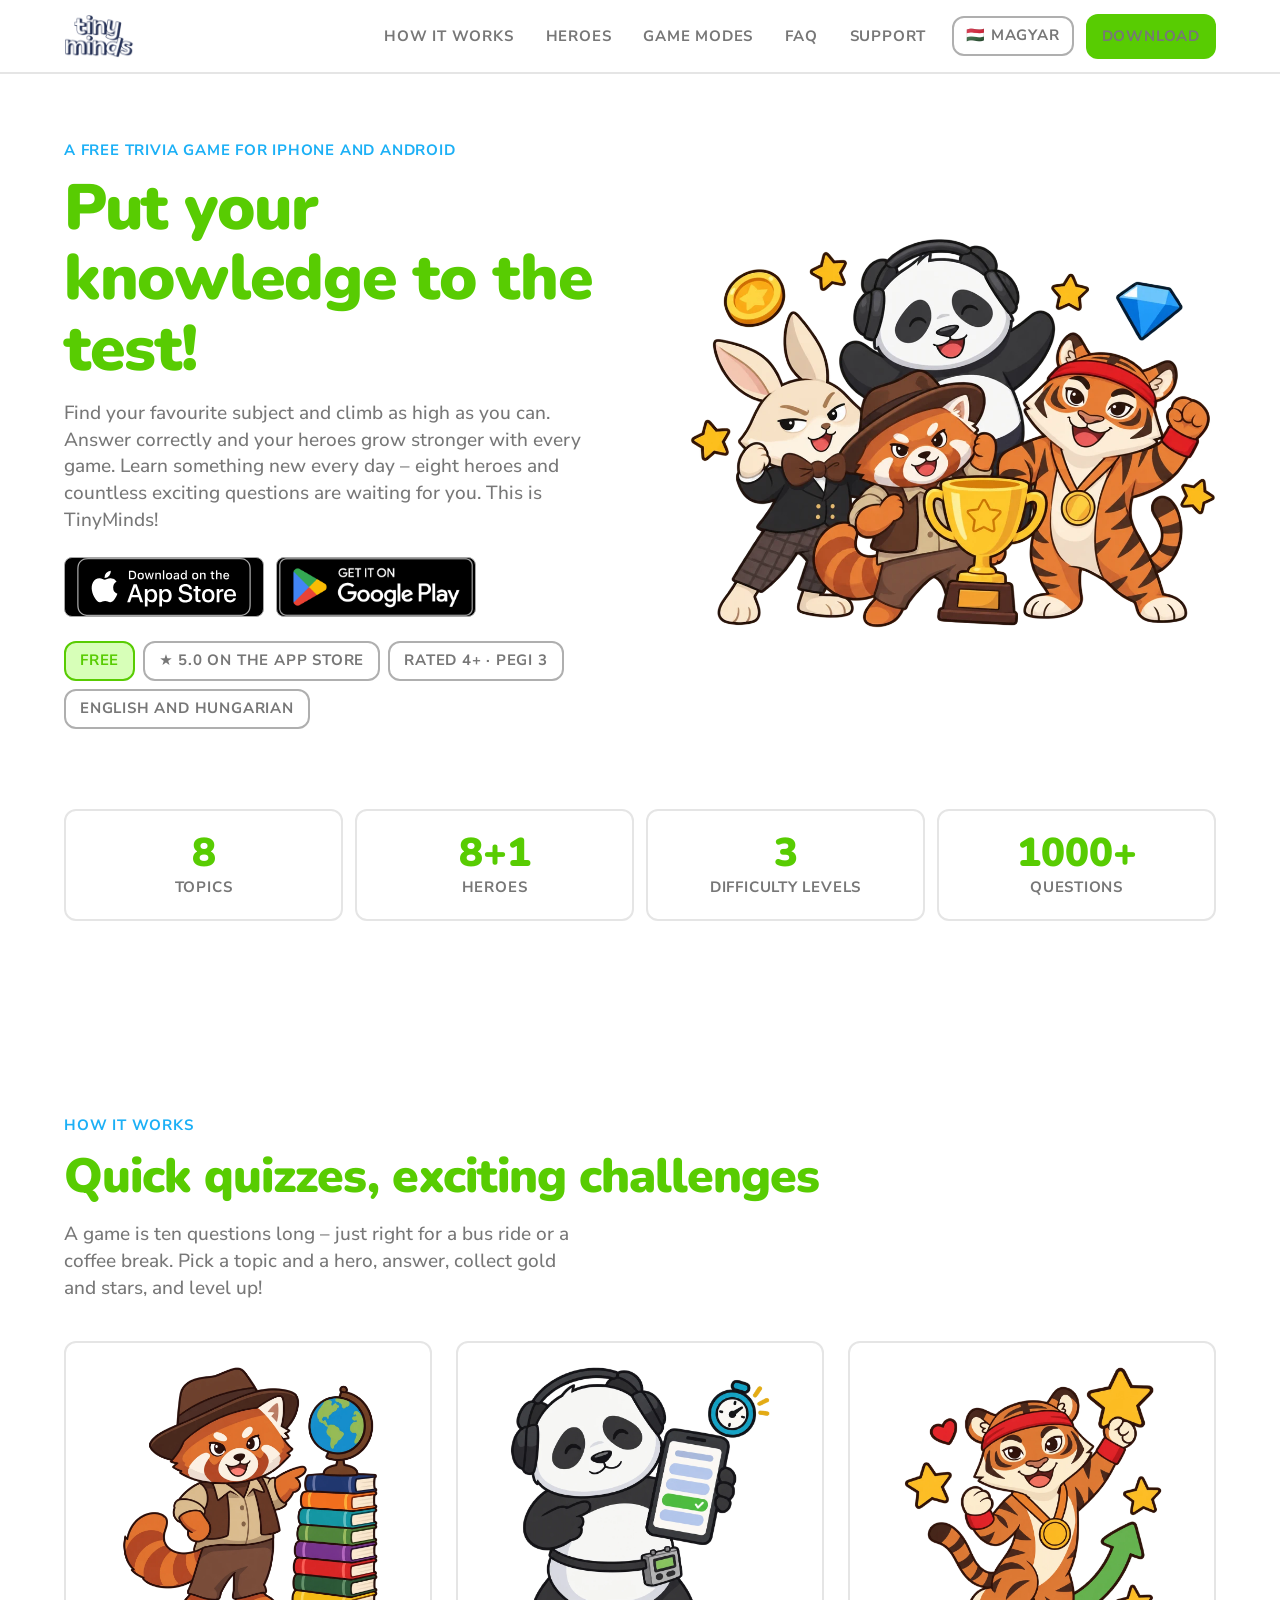
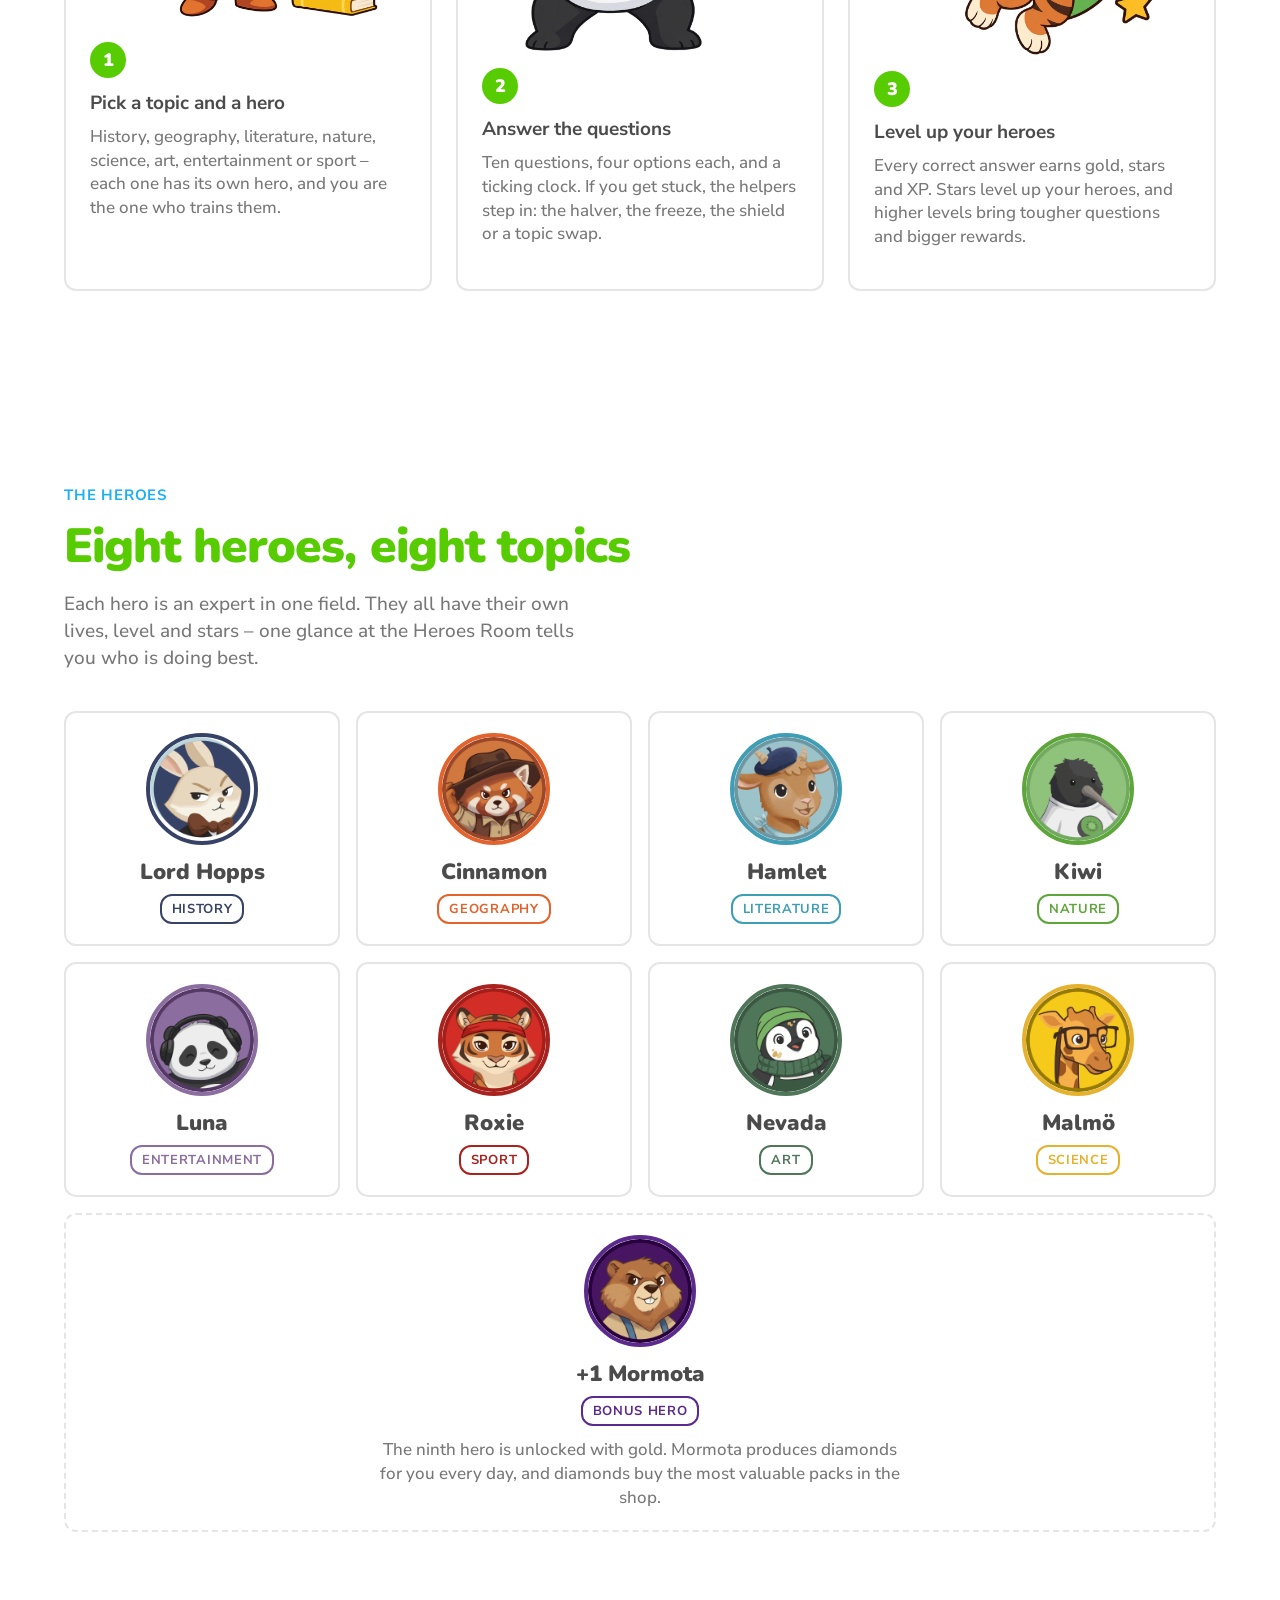
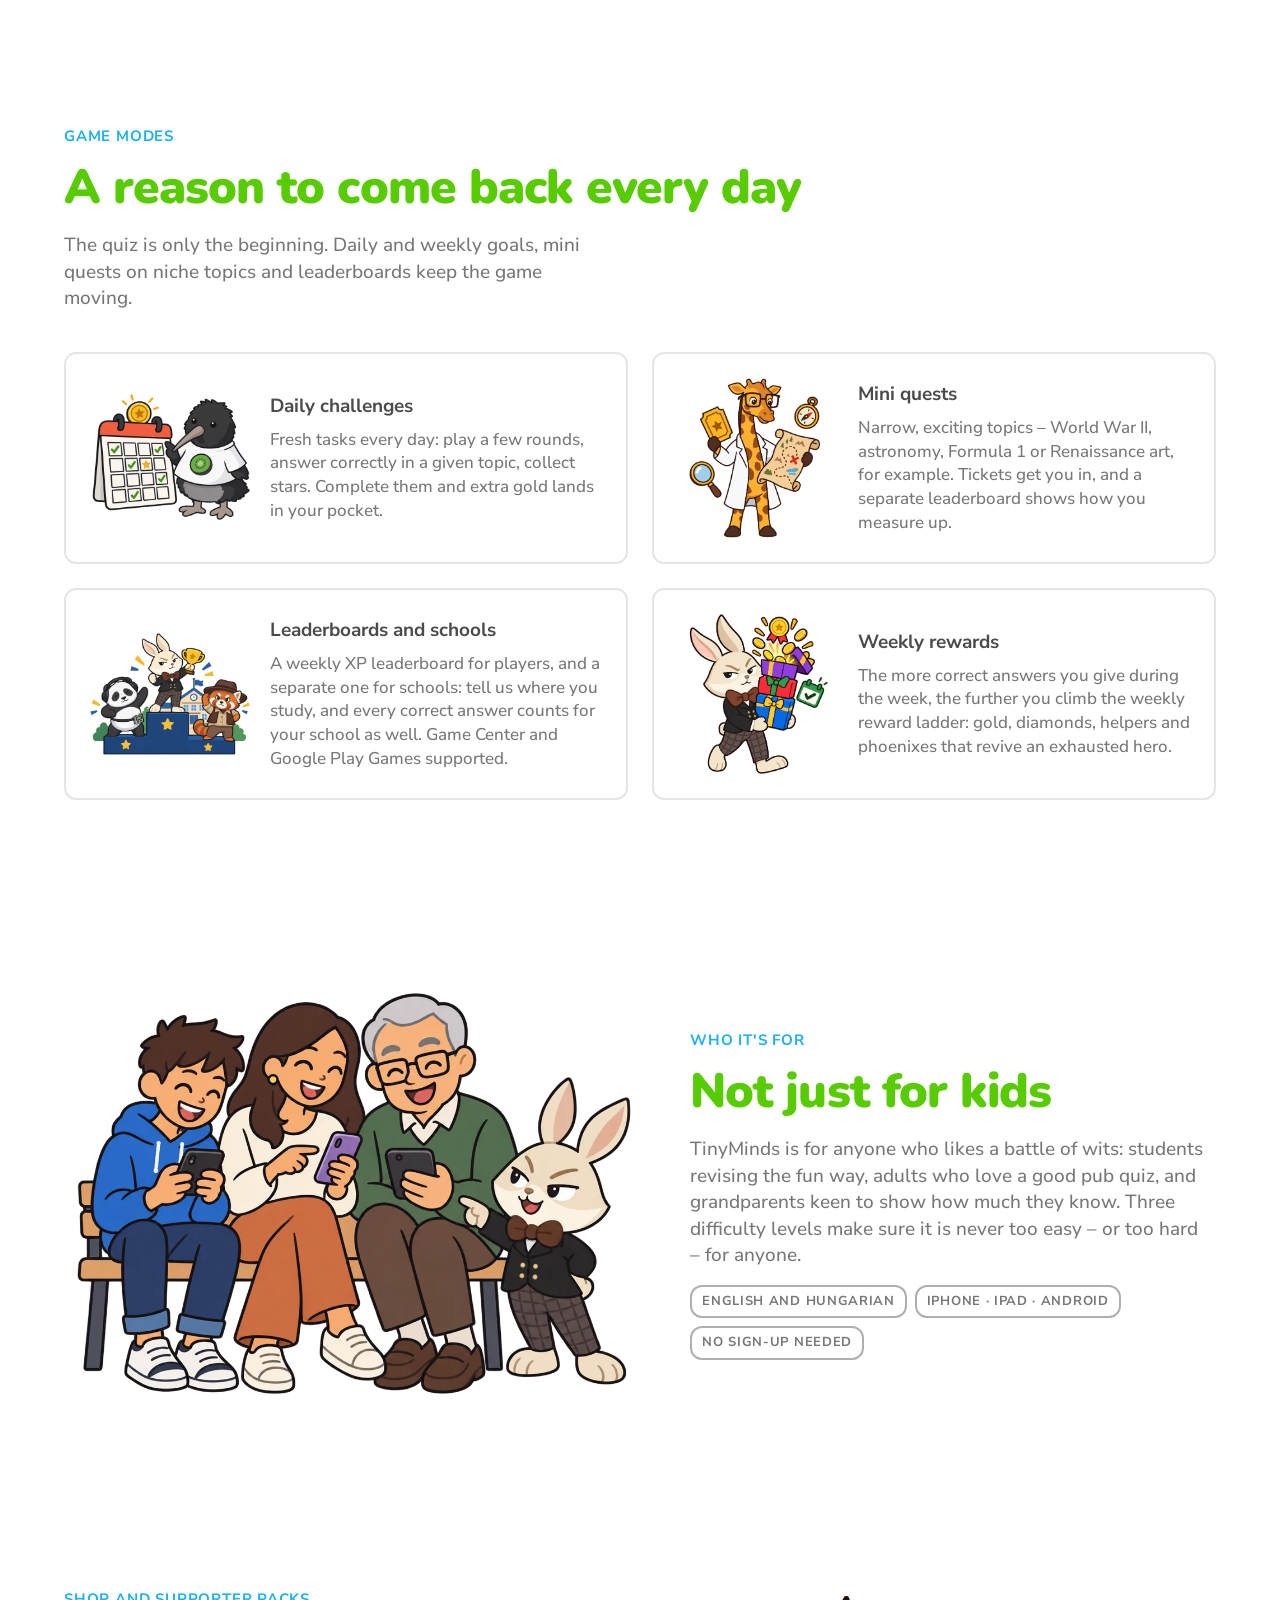
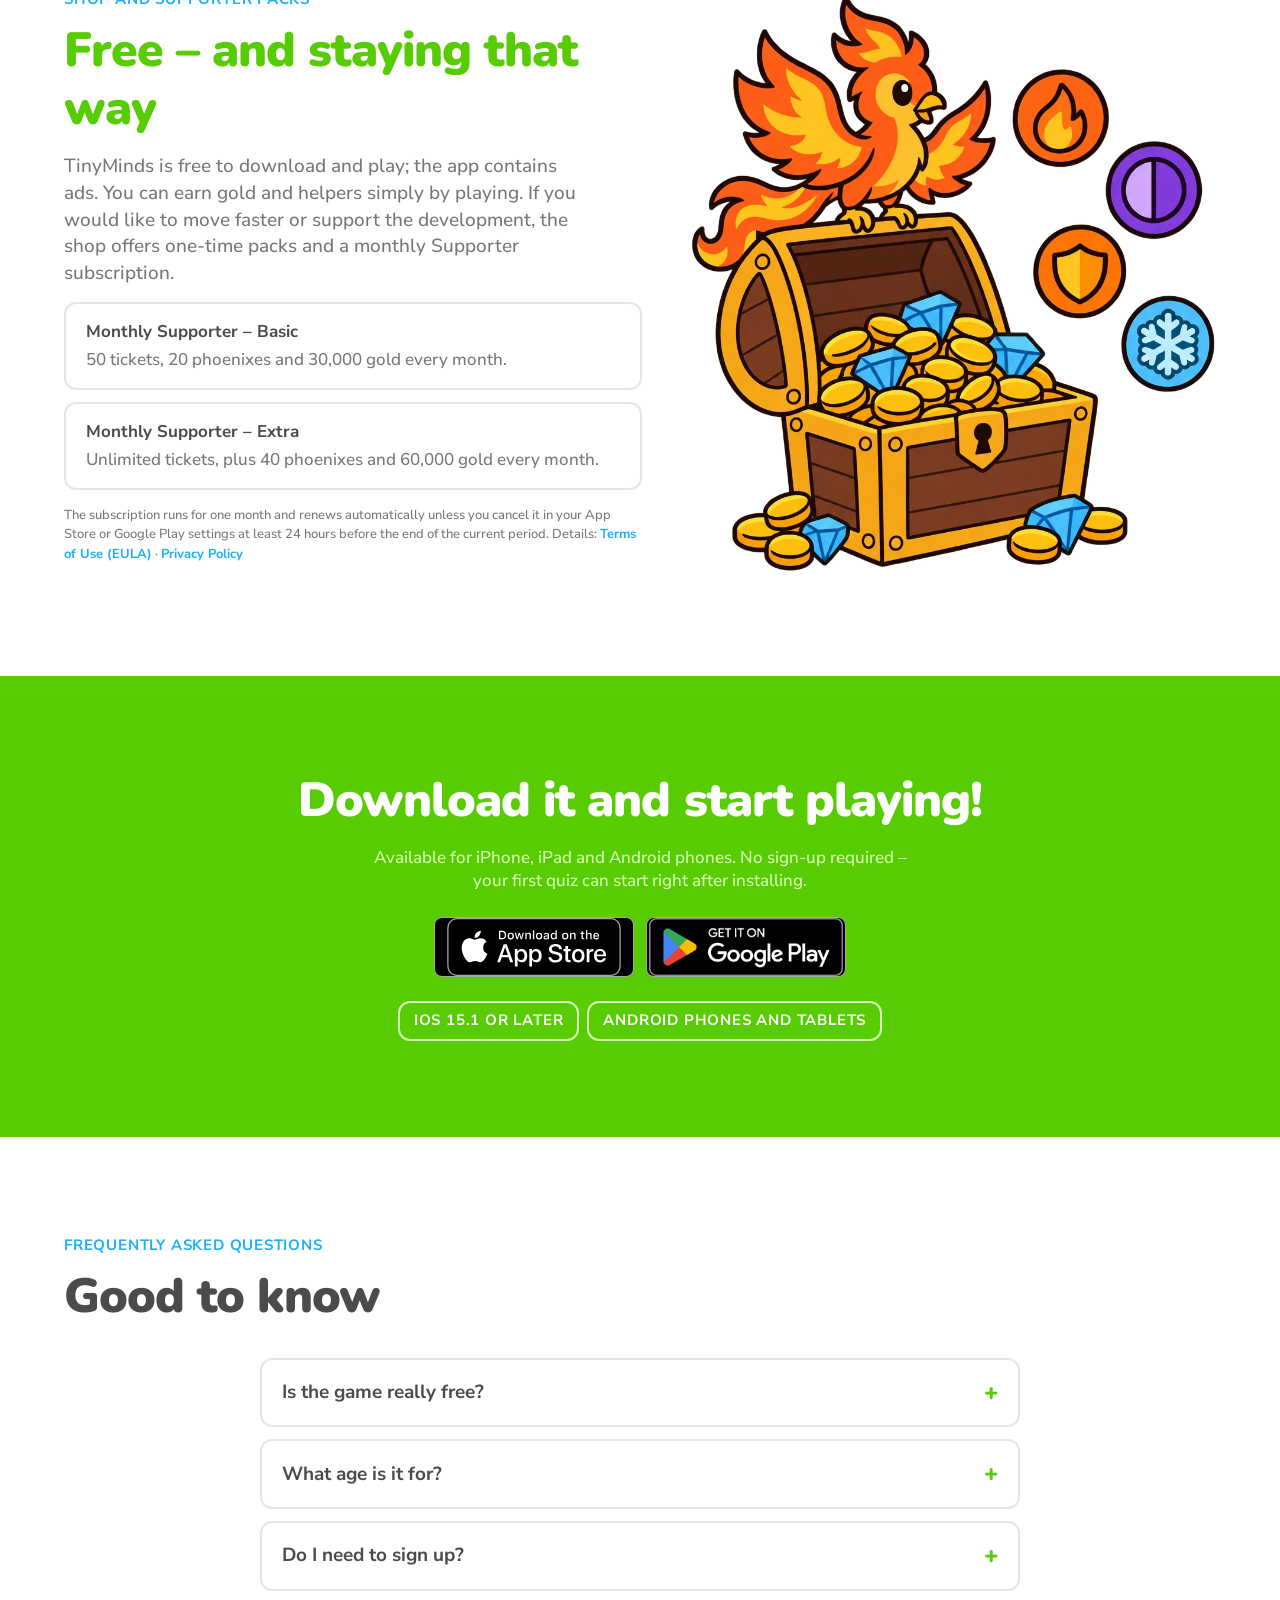
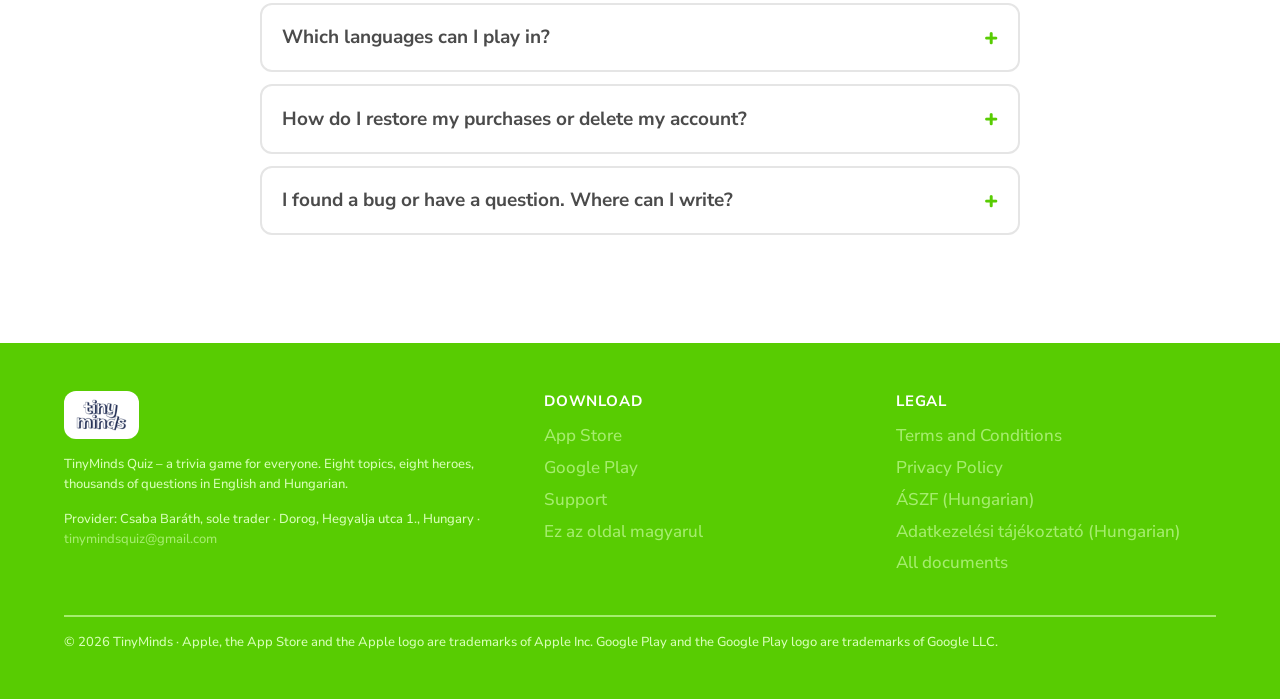
==== en/index.html @ ef49e2ab "Split the landing into separate Hungarian and English pages One page per language instead of an Engl" ====
<!DOCTYPE html>
<html lang="en">
  <head>
    <meta charset="utf-8" />
    <meta name="viewport" content="width=device-width, initial-scale=1" />
    <title>TinyMinds Quiz — Put your knowledge to the test! A trivia game with 8 topics and 8 heroes</title>
    <meta
      name="description"
      content="TinyMinds Quiz: a free trivia game for everyone. 8 topics, 8 heroes, thousands of questions, daily challenges, mini quests and leaderboards. Download it on the App Store or Google Play!"
    />
    <link rel="canonical" href="https://tinyminds.hu/en" />
    <link rel="alternate" hreflang="hu" href="https://tinyminds.hu/" />
    <link rel="alternate" hreflang="en" href="https://tinyminds.hu/en" />
    <link rel="alternate" hreflang="x-default" href="https://tinyminds.hu/" />
    <meta property="og:type" content="website" />
    <meta property="og:title" content="TinyMinds Quiz — Put your knowledge to the test!" />
    <meta
      property="og:description"
      content="A free trivia game for everyone: 8 topics, 8 heroes, thousands of questions. Answer correctly and watch your heroes grow stronger!"
    />
    <meta property="og:image" content="https://tinyminds.hu/assets/og.png" />
    <meta property="og:url" content="https://tinyminds.hu/en" />
    <meta property="og:locale" content="en_US" />
    <meta property="og:locale:alternate" content="hu_HU" />
    <meta name="twitter:card" content="summary_large_image" />
    <meta name="apple-itunes-app" content="app-id=6779207580" />
    <link rel="icon" type="image/png" href="/assets/hopps.png" />
    <link rel="apple-touch-icon" href="/assets/hopps.png" />
    <link rel="preconnect" href="https://fonts.googleapis.com" />
    <link rel="preconnect" href="https://fonts.gstatic.com" crossorigin />
    <link
      href="https://fonts.googleapis.com/css2?family=Nunito:wght@800;900&family=Nunito+Sans:wght@500;700&display=swap"
      rel="stylesheet"
    />
    <link rel="stylesheet" href="/assets/site.css" />
    <script type="application/ld+json">
      {
        "@context": "https://schema.org",
        "@type": "MobileApplication",
        "name": "TinyMinds Quiz",
        "operatingSystem": "iOS, Android",
        "applicationCategory": "GameApplication",
        "applicationSubCategory": "Trivia",
        "offers": { "@type": "Offer", "price": "0", "priceCurrency": "USD" },
        "inLanguage": ["hu", "en"],
        "url": "https://tinyminds.hu/en",
        "downloadUrl": [
          "https://apps.apple.com/app/id6779207580",
          "https://play.google.com/store/apps/details?id=hu.tinyminds.app&hl=en"
        ],
        "author": { "@type": "Person", "name": "Csaba Baráth" }
      }
    </script>
  </head>
  <body>
    <header class="site-header">
      <div class="container">
        <a class="brand" href="/en" aria-label="TinyMinds Quiz home">
          <img src="/assets/logo.png" alt="TinyMinds" />
        </a>
        <button class="nav-toggle" type="button" aria-expanded="false" aria-controls="site-nav">
          Menu
        </button>
        <nav class="site-nav" id="site-nav" aria-label="Main navigation">
          <a href="#how-it-works">How it works</a>
          <a href="#heroes">Heroes</a>
          <a href="#game-modes">Game modes</a>
          <a href="#faq">FAQ</a>
          <a href="/support">Support</a>
          <a class="lang-switch" href="/" lang="hu" hreflang="hu" title="Ez az oldal magyarul">
            🇭🇺 Magyar
          </a>
          <a class="btn btn-primary" href="#download">Download</a>
        </nav>
      </div>
    </header>

    <main>
      <!-- Hero -->
      <section class="hero">
        <div class="container split">
          <div>
            <span class="eyebrow">A free trivia game for iPhone and Android</span>
            <h1 class="display">Put your knowledge to the test!</h1>
            <p class="lead">
              Find your favourite subject and climb as high as you can. Answer correctly and
              your heroes grow stronger with every game. Learn something new every day – eight
              heroes and countless exciting questions are waiting for you. This is TinyMinds!
            </p>
            <div class="store-badges">
              <a
                class="store-badge"
                href="https://apps.apple.com/app/id6779207580"
                aria-label="Download on the App Store"
              >
                <img src="/assets/badge-app-store-en.svg" alt="Download on the App Store" />
              </a>
              <a
                class="store-badge"
                href="https://play.google.com/store/apps/details?id=hu.tinyminds.app&hl=en"
                aria-label="Get it on Google Play"
              >
                <img src="/assets/badge-google-play-en.png" alt="Get it on Google Play" />
              </a>
            </div>
            <div class="hero-facts">
              <span class="pill pill-green">Free</span>
              <span class="pill">★ 5.0 on the App Store</span>
              <span class="pill">Rated 4+ · PEGI 3</span>
              <span class="pill">English and Hungarian</span>
            </div>
          </div>
          <div class="split-art">
            <img
              src="/assets/illustrations/heroes-celebrate.webp"
              alt="Lord Hopps, Luna, Cinnamon and Roxie celebrating around a golden trophy"
              width="1000"
              height="744"
              fetchpriority="high"
            />
          </div>
        </div>
      </section>

      <!-- Stats -->
      <section class="stats" aria-label="The game in numbers">
        <div class="container">
          <div class="stats-grid">
            <div class="stat"><strong>8</strong><span>topics</span></div>
            <div class="stat"><strong>8+1</strong><span>heroes</span></div>
            <div class="stat"><strong>3</strong><span>difficulty levels</span></div>
            <div class="stat"><strong>1000+</strong><span>questions</span></div>
          </div>
        </div>
      </section>

      <!-- How it works -->
      <section id="how-it-works">
        <div class="container">
          <span class="eyebrow">How it works</span>
          <h2 class="heading">Quick quizzes, exciting challenges</h2>
          <p class="lead">
            A game is ten questions long – just right for a bus ride or a coffee break. Pick a
            topic and a hero, answer, collect gold and stars, and level up!
          </p>
          <div class="steps">
            <article class="step">
              <img
                src="/assets/illustrations/step-pick-topic.webp"
                alt="Cinnamon pointing at a stack of eight books"
                loading="lazy"
              />
              <span class="step-number">1</span>
              <h3 class="subheading">Pick a topic and a hero</h3>
              <p>
                History, geography, literature, nature, science, art, entertainment or sport –
                each one has its own hero, and you are the one who trains them.
              </p>
            </article>
            <article class="step">
              <img
                src="/assets/illustrations/step-answer.webp"
                alt="Luna holding up a phone with the correct answer highlighted in green"
                loading="lazy"
              />
              <span class="step-number">2</span>
              <h3 class="subheading">Answer the questions</h3>
              <p>
                Ten questions, four options each, and a ticking clock. If you get stuck, the
                helpers step in: the halver, the freeze, the shield or a topic swap.
              </p>
            </article>
            <article class="step">
              <img
                src="/assets/illustrations/step-level-up.webp"
                alt="Roxie jumping with a golden star next to a green arrow pointing up"
                loading="lazy"
              />
              <span class="step-number">3</span>
              <h3 class="subheading">Level up your heroes</h3>
              <p>
                Every correct answer earns gold, stars and XP. Stars level up your heroes, and
                higher levels bring tougher questions and bigger rewards.
              </p>
            </article>
          </div>
        </div>
      </section>

      <!-- Heroes -->
      <section id="heroes">
        <div class="container">
          <span class="eyebrow">The heroes</span>
          <h2 class="heading">Eight heroes, eight topics</h2>
          <p class="lead">
            Each hero is an expert in one field. They all have their own lives, level and stars
            – one glance at the Heroes Room tells you who is doing best.
          </p>
          <div class="hero-grid">
            <article class="hero-card" style="--hero-color: #374267">
              <img src="/assets/heroes/lord-hopps-portrait.png" alt="Lord Hopps the rabbit" loading="lazy" />
              <strong>Lord Hopps</strong>
              <span>History</span>
            </article>
            <article class="hero-card" style="--hero-color: #e2632c">
              <img src="/assets/heroes/cinnamon-portrait.png" alt="Cinnamon the red panda" loading="lazy" />
              <strong>Cinnamon</strong>
              <span>Geography</span>
            </article>
            <article class="hero-card" style="--hero-color: #3e9eb5">
              <img src="/assets/heroes/hamlet-portrait.png" alt="Hamlet the goat" loading="lazy" />
              <strong>Hamlet</strong>
              <span>Literature</span>
            </article>
            <article class="hero-card" style="--hero-color: #5da63a">
              <img src="/assets/heroes/kiwi-portrait.png" alt="Kiwi the kiwi bird" loading="lazy" />
              <strong>Kiwi</strong>
              <span>Nature</span>
            </article>
            <article class="hero-card" style="--hero-color: #8b6da0">
              <img src="/assets/heroes/luna-portrait.png" alt="Luna the panda" loading="lazy" />
              <strong>Luna</strong>
              <span>Entertainment</span>
            </article>
            <article class="hero-card" style="--hero-color: #a8221e">
              <img src="/assets/heroes/roxie-portrait.png" alt="Roxie the tiger" loading="lazy" />
              <strong>Roxie</strong>
              <span>Sport</span>
            </article>
            <article class="hero-card" style="--hero-color: #50765a">
              <img src="/assets/heroes/nevada-portrait.png" alt="Nevada the penguin" loading="lazy" />
              <strong>Nevada</strong>
              <span>Art</span>
            </article>
            <article class="hero-card" style="--hero-color: #e6b12c">
              <img src="/assets/heroes/malmo-portrait.png" alt="Malmö the giraffe" loading="lazy" />
              <strong>Malmö</strong>
              <span>Science</span>
            </article>
          </div>
          <div class="hero-grid hero-grid-single">
            <article class="hero-card bonus" style="--hero-color: #5b2a8c">
              <img src="/assets/heroes/mormota-portrait.png" alt="Mormota, the bonus hero" loading="lazy" />
              <strong>+1 Mormota</strong>
              <span>Bonus hero</span>
              <p class="hero-card-note">
                The ninth hero is unlocked with gold. Mormota produces diamonds for you every
                day, and diamonds buy the most valuable packs in the shop.
              </p>
            </article>
          </div>
        </div>
      </section>

      <!-- Game modes -->
      <section id="game-modes">
        <div class="container">
          <span class="eyebrow">Game modes</span>
          <h2 class="heading">A reason to come back every day</h2>
          <p class="lead">
            The quiz is only the beginning. Daily and weekly goals, mini quests on niche topics
            and leaderboards keep the game moving.
          </p>
          <div class="modes">
            <article class="mode">
              <img
                src="/assets/illustrations/mode-daily-challenges.webp"
                alt="Kiwi next to a calendar with green check marks and a golden star"
                loading="lazy"
              />
              <div>
                <h3 class="subheading">Daily challenges</h3>
                <p>
                  Fresh tasks every day: play a few rounds, answer correctly in a given topic,
                  collect stars. Complete them and extra gold lands in your pocket.
                </p>
              </div>
            </article>
            <article class="mode">
              <img
                src="/assets/illustrations/mode-mini-quests.webp"
                alt="Malmö holding a ticket and a treasure map"
                loading="lazy"
              />
              <div>
                <h3 class="subheading">Mini quests</h3>
                <p>
                  Narrow, exciting topics – World War II, astronomy, Formula 1 or Renaissance
                  art, for example. Tickets get you in, and a separate leaderboard shows how you
                  measure up.
                </p>
              </div>
            </article>
            <article class="mode">
              <img
                src="/assets/illustrations/mode-leaderboard.webp"
                alt="Lord Hopps, Luna and Cinnamon on a podium in front of a school building"
                loading="lazy"
              />
              <div>
                <h3 class="subheading">Leaderboards and schools</h3>
                <p>
                  A weekly XP leaderboard for players, and a separate one for schools: tell us
                  where you study, and every correct answer counts for your school as well.
                  Game Center and Google Play Games supported.
                </p>
              </div>
            </article>
            <article class="mode">
              <img
                src="/assets/illustrations/mode-weekly-rewards.webp"
                alt="Lord Hopps carrying gift boxes, with a medal and coins spilling out of the top one"
                loading="lazy"
              />
              <div>
                <h3 class="subheading">Weekly rewards</h3>
                <p>
                  The more correct answers you give during the week, the further you climb the
                  weekly reward ladder: gold, diamonds, helpers and phoenixes that revive an
                  exhausted hero.
                </p>
              </div>
            </article>
          </div>
        </div>
      </section>

      <!-- For everyone -->
      <section>
        <div class="container split reverse">
          <div>
            <span class="eyebrow">Who it's for</span>
            <h2 class="heading">Not just for kids</h2>
            <p class="lead">
              TinyMinds is for anyone who likes a battle of wits: students revising the fun
              way, adults who love a good pub quiz, and grandparents keen to show how much they
              know. Three difficulty levels make sure it is never too easy – or too hard – for
              anyone.
            </p>
            <div class="tag-row">
              <span class="pill">English and Hungarian</span>
              <span class="pill">iPhone · iPad · Android</span>
              <span class="pill">No sign-up needed</span>
            </div>
          </div>
          <div class="split-art">
            <img
              src="/assets/illustrations/for-everyone.webp"
              alt="A teenager, a young woman and a grandfather playing a quiz on their phones, with Lord Hopps beside them"
              loading="lazy"
              width="1000"
              height="720"
            />
          </div>
        </div>
      </section>

      <!-- Shop & support -->
      <section id="shop">
        <div class="container split">
          <div>
            <span class="eyebrow">Shop and supporter packs</span>
            <h2 class="heading">Free – and staying that way</h2>
            <p class="lead">
              TinyMinds is free to download and play; the app contains ads. You can earn gold
              and helpers simply by playing. If you would like to move faster or support the
              development, the shop offers one-time packs and a monthly Supporter subscription.
            </p>
            <ul class="plan-list">
              <li>
                <strong>Monthly Supporter – Basic</strong>
                <span>50 tickets, 20 phoenixes and 30,000 gold every month.</span>
              </li>
              <li>
                <strong>Monthly Supporter – Extra</strong>
                <span>Unlimited tickets, plus 40 phoenixes and 60,000 gold every month.</span>
              </li>
            </ul>
            <p class="fine-print">
              The subscription runs for one month and renews automatically unless you cancel it
              in your App Store or Google Play settings at least 24 hours before the end of the
              current period. Details:
              <a href="/en/terms-and-conditions">Terms of Use (EULA)</a> ·
              <a href="/en/privacy-policy">Privacy Policy</a>
            </p>
          </div>
          <div class="split-art">
            <img
              src="/assets/illustrations/shop-chest.webp"
              alt="A treasure chest full of gold coins and diamonds with a phoenix on the lid and helper icons beside it"
              loading="lazy"
              width="890"
              height="979"
            />
          </div>
        </div>
      </section>

      <!-- Download band -->
      <section class="download-band" id="download">
        <div class="container">
          <h2 class="heading">Download it and start playing!</h2>
          <p>
            Available for iPhone, iPad and Android phones. No sign-up required – your first
            quiz can start right after installing.
          </p>
          <div class="store-badges">
            <a
              class="store-badge"
              href="https://apps.apple.com/app/id6779207580"
              aria-label="Download on the App Store"
            >
              <img src="/assets/badge-app-store-en.svg" alt="Download on the App Store" />
            </a>
            <a
              class="store-badge"
              href="https://play.google.com/store/apps/details?id=hu.tinyminds.app&hl=en"
              aria-label="Get it on Google Play"
            >
              <img src="/assets/badge-google-play-en.png" alt="Get it on Google Play" />
            </a>
          </div>
          <div class="hero-facts">
            <span class="pill">iOS 15.1 or later</span>
            <span class="pill">Android phones and tablets</span>
          </div>
        </div>
      </section>

      <!-- FAQ -->
      <section id="faq">
        <div class="container">
          <span class="eyebrow">Frequently asked questions</span>
          <h2 class="heading heading-dark">Good to know</h2>
          <div class="faq">
            <details>
              <summary>Is the game really free?</summary>
              <p>
                Yes. TinyMinds is free to download and the whole game can be played without
                buying anything. The app contains ads, and if you choose to watch a rewarded
                video you get extra gold, tickets or a phoenix. Supporter packs and
                subscriptions are optional.
              </p>
            </details>
            <details>
              <summary>What age is it for?</summary>
              <p>
                Everyone. The store rating is 4+ (App Store) and PEGI 3 (Google Play), and the
                questions come in three difficulty levels, so there is something for everyone
                from primary school pupils to grandparents.
              </p>
            </details>
            <details>
              <summary>Do I need to sign up?</summary>
              <p>
                No. On first launch you only pick a player name and, if you like, a school. Your
                progress is tied to your device and to your Game Center or Google Play Games
                account, so it can be restored after a reinstall.
              </p>
            </details>
            <details>
              <summary>Which languages can I play in?</summary>
              <p>
                English and Hungarian. You choose the language on first launch and can switch it
                any time in the settings – the questions are available in both languages.
              </p>
            </details>
            <details>
              <summary>How do I restore my purchases or delete my account?</summary>
              <p>
                Both options are in the app on the Settings screen: “Restore purchases” and
                “Delete account”. Deleting your account permanently removes all data associated
                with it. You can find more help on the <a href="/support">support page</a>.
              </p>
            </details>
            <details>
              <summary>I found a bug or have a question. Where can I write?</summary>
              <p>
                Email us at
                <a href="mailto:tinymindsquiz@gmail.com">tinymindsquiz@gmail.com</a> and we will
                get back to you as soon as we can.
              </p>
            </details>
          </div>
        </div>
      </section>
    </main>

    <footer class="site-footer">
      <div class="container">
        <div class="footer-grid">
          <div class="footer-brand">
            <img src="/assets/logo.png" alt="TinyMinds" />
            <p>
              TinyMinds Quiz – a trivia game for everyone. Eight topics, eight heroes, thousands
              of questions in English and Hungarian.
            </p>
            <p>
              Provider: Csaba Baráth, sole trader · Dorog, Hegyalja utca 1., Hungary ·
              <a href="mailto:tinymindsquiz@gmail.com">tinymindsquiz@gmail.com</a>
            </p>
          </div>
          <div>
            <h4>Download</h4>
            <ul>
              <li><a href="https://apps.apple.com/app/id6779207580">App Store</a></li>
              <li>
                <a href="https://play.google.com/store/apps/details?id=hu.tinyminds.app&hl=en">Google Play</a>
              </li>
              <li><a href="/support">Support</a></li>
              <li><a href="/" lang="hu" hreflang="hu">Ez az oldal magyarul</a></li>
            </ul>
          </div>
          <div>
            <h4>Legal</h4>
            <ul>
              <li><a href="/en/terms-and-conditions">Terms and Conditions</a></li>
              <li><a href="/en/privacy-policy">Privacy Policy</a></li>
              <li><a href="/hu/aszf" lang="hu">ÁSZF (Hungarian)</a></li>
              <li><a href="/hu/adatkezelesi-tajekoztato" lang="hu">Adatkezelési tájékoztató (Hungarian)</a></li>
              <li><a href="/legal">All documents</a></li>
            </ul>
          </div>
        </div>
        <div class="footer-bottom">
          © <span id="year">2026</span> TinyMinds · Apple, the App Store and the Apple logo are
          trademarks of Apple Inc. Google Play and the Google Play logo are trademarks of Google
          LLC.
        </div>
      </div>
    </footer>

    <script src="/assets/site.js"></script>
  </body>
</html>
---- assets/site.css ----
:root {
  --color-eager-green: #58cc02;
  --color-storybook-green: #d7ffb8;
  --color-spark-blue: #1cb0f6;
  --color-fresh-leaf: #a5ed6e;
  --color-night-ink: #000437;
  --color-paper-white: #ffffff;
  --color-charcoal: #4b4b4b;
  --color-pencil-gray: #777777;
  --color-faded-gray: #afafaf;
  --color-line: #e5e5e5;

  --font-display: 'Nunito', ui-sans-serif, system-ui, -apple-system, 'Segoe UI', Roboto, sans-serif;
  --font-sans: 'Nunito Sans', ui-sans-serif, system-ui, -apple-system, 'Segoe UI', Roboto, sans-serif;

  --text-caption: 13px;
  --text-nav-label: 15px;
  --text-body: 17px;
  --text-subheading: 19px;
  --text-heading-sm: 32px;
  --text-heading: 48px;
  --text-display: 64px;

  --radius: 12px;
  --page-max-width: 1200px;
  --section-gap: 96px;
}

* {
  box-sizing: border-box;
}
html {
  scroll-behavior: smooth;
}
body {
  margin: 0;
  background: var(--color-paper-white);
  color: var(--color-charcoal);
  font-family: var(--font-sans);
  font-size: var(--text-body);
  font-weight: 500;
  line-height: 1.4;
  -webkit-font-smoothing: antialiased;
}
img {
  max-width: 100%;
  height: auto;
  display: block;
}
a {
  color: var(--color-spark-blue);
  text-decoration: none;
  font-weight: 700;
}
a:hover {
  text-decoration: underline;
}
p {
  margin: 0 0 16px;
  color: var(--color-pencil-gray);
}
.container {
  width: 100%;
  max-width: var(--page-max-width);
  margin: 0 auto;
  padding-inline: 24px;
}

/* ---------- Typography ---------- */
.display {
  font-family: var(--font-display);
  font-weight: 900;
  font-size: clamp(40px, 6vw, var(--text-display));
  line-height: 1.1;
  letter-spacing: -0.02em;
  color: var(--color-eager-green);
  margin: 0 0 16px;
}
.heading {
  font-family: var(--font-display);
  font-weight: 900;
  font-size: clamp(34px, 4.5vw, var(--text-heading));
  line-height: 1.2;
  letter-spacing: -0.02em;
  color: var(--color-eager-green);
  margin: 0 0 16px;
}
.heading-dark {
  color: var(--color-charcoal);
}
.subheading {
  font-size: var(--text-subheading);
  font-weight: 700;
  line-height: 1.4;
  color: var(--color-charcoal);
  margin: 0 0 8px;
}
.eyebrow {
  display: inline-block;
  font-size: var(--text-nav-label);
  font-weight: 700;
  letter-spacing: 0.053em;
  text-transform: uppercase;
  color: var(--color-spark-blue);
  margin-bottom: 12px;
}
.lead {
  font-size: var(--text-subheading);
  line-height: 1.4;
  max-width: 520px;
}

/* ---------- Buttons & pills ---------- */
.btn {
  display: inline-flex;
  align-items: center;
  justify-content: center;
  gap: 8px;
  border-radius: var(--radius);
  padding: 14px 20px;
  font-family: var(--font-sans);
  font-size: var(--text-nav-label);
  font-weight: 700;
  letter-spacing: 0.053em;
  text-transform: uppercase;
  text-decoration: none;
  border: 2px solid transparent;
  cursor: pointer;
  white-space: nowrap;
  transition: filter 0.12s ease, background-color 0.12s ease;
}
.btn:hover {
  text-decoration: none;
  filter: brightness(1.05);
}
.btn-primary {
  background: var(--color-eager-green);
  color: var(--color-paper-white);
}
.btn-outline {
  background: transparent;
  color: var(--color-spark-blue);
  border-color: var(--color-faded-gray);
}
.btn-outline:hover {
  background: #f7f7f7;
}
.pill {
  display: inline-flex;
  align-items: center;
  gap: 8px;
  border: 2px solid var(--color-faded-gray);
  border-radius: var(--radius);
  padding: 8px 14px;
  font-size: var(--text-nav-label);
  font-weight: 700;
  letter-spacing: 0.053em;
  text-transform: uppercase;
  color: var(--color-pencil-gray);
  line-height: 1.33;
  white-space: nowrap;
}
.pill img {
  width: 20px;
  height: 20px;
}
.pill-green {
  border-color: var(--color-eager-green);
  color: var(--color-eager-green);
  background: var(--color-storybook-green);
}

/* ---------- Language switch ---------- */
.lang-switch {
  display: inline-flex;
  align-items: center;
  gap: 6px;
  border: 2px solid var(--color-faded-gray);
  border-radius: var(--radius);
  padding: 8px 12px;
  font-size: var(--text-nav-label);
  font-weight: 700;
  letter-spacing: 0.053em;
  text-transform: uppercase;
  color: var(--color-pencil-gray);
  line-height: 1.33;
  white-space: nowrap;
}
.lang-switch:hover {
  text-decoration: none;
  background: #f2f2f2;
  color: var(--color-charcoal);
}
.site-nav .lang-switch {
  margin-left: 8px;
  padding: 8px 12px;
}

/* ---------- Header ---------- */
.site-header {
  position: sticky;
  top: 0;
  z-index: 10;
  background: var(--color-paper-white);
  border-bottom: 2px solid var(--color-line);
}
.site-header .container {
  display: flex;
  align-items: center;
  justify-content: space-between;
  gap: 16px;
  min-height: 72px;
}
.brand img {
  height: 44px;
  width: auto;
}
.site-nav {
  display: flex;
  align-items: center;
  gap: 4px;
}
.site-nav a {
  padding: 10px 14px;
  border-radius: var(--radius);
  font-size: var(--text-nav-label);
  font-weight: 700;
  letter-spacing: 0.053em;
  text-transform: uppercase;
  color: var(--color-pencil-gray);
}
.site-nav a:hover {
  text-decoration: none;
  background: #f2f2f2;
  color: var(--color-charcoal);
}
.site-nav .btn {
  margin-left: 8px;
  padding-block: 10px;
}
.nav-toggle {
  display: none;
  border: 2px solid var(--color-faded-gray);
  border-radius: var(--radius);
  background: transparent;
  padding: 8px 12px;
  font: inherit;
  font-weight: 700;
  color: var(--color-pencil-gray);
  cursor: pointer;
}

/* ---------- Sections ---------- */
section {
  padding-block: var(--section-gap);
}
.split {
  display: grid;
  grid-template-columns: 1.1fr 1fr;
  align-items: center;
  gap: 48px;
}
.split.reverse > .split-art {
  order: -1;
}
.split-art img {
  width: 100%;
  max-width: 560px;
  margin-inline: auto;
}

/* Hero */
.hero {
  padding-block: 64px 80px;
}
.hero .display {
  max-width: 620px;
}
.hero .store-badges {
  margin-top: 24px;
}
.store-badges {
  display: flex;
  flex-wrap: wrap;
  align-items: center;
  gap: 12px;
}
.store-badge {
  display: inline-flex;
  align-items: center;
  justify-content: center;
  width: 200px;
  height: 60px;
  background: #000;
  border: 1px solid #a6a6a6;
  border-radius: 8px;
  overflow: hidden;
}
.store-badge img {
  height: 100%;
  width: 100%;
  object-fit: contain;
}
.store-badge:hover {
  text-decoration: none;
  filter: brightness(1.15);
}
.hero-facts {
  display: flex;
  flex-wrap: wrap;
  gap: 8px;
  margin-top: 24px;
}

/* Stats strip */
.stats {
  padding-block: 0 var(--section-gap);
}
.stats-grid {
  display: grid;
  grid-template-columns: repeat(4, 1fr);
  gap: 12px;
}
.stat {
  border: 2px solid var(--color-line);
  border-radius: var(--radius);
  padding: 20px;
  text-align: center;
}
.stat strong {
  display: block;
  font-family: var(--font-display);
  font-weight: 900;
  font-size: 40px;
  line-height: 1.1;
  color: var(--color-eager-green);
}
.stat span {
  font-size: var(--text-nav-label);
  font-weight: 700;
  letter-spacing: 0.053em;
  text-transform: uppercase;
  color: var(--color-pencil-gray);
}

/* Steps */
.steps {
  display: grid;
  grid-template-columns: repeat(3, 1fr);
  gap: 24px;
  margin-top: 40px;
}
.step {
  border: 2px solid var(--color-line);
  border-radius: var(--radius);
  padding: 24px;
}
.step img {
  width: 100%;
  max-width: 260px;
  margin: 0 auto 16px;
}
.step-number {
  display: inline-flex;
  align-items: center;
  justify-content: center;
  width: 36px;
  height: 36px;
  border-radius: 50%;
  background: var(--color-eager-green);
  color: var(--color-paper-white);
  font-family: var(--font-display);
  font-weight: 900;
  font-size: 18px;
  margin-bottom: 12px;
}

/* Heroes */
.hero-grid {
  display: grid;
  grid-template-columns: repeat(4, 1fr);
  gap: 16px;
  margin-top: 40px;
}
.hero-card {
  border: 2px solid var(--color-line);
  border-radius: var(--radius);
  padding: 20px 16px;
  text-align: center;
}
.hero-card img {
  width: 112px;
  height: 112px;
  border-radius: 50%;
  border: 4px solid var(--hero-color, var(--color-faded-gray));
  margin: 0 auto 12px;
}
.hero-card strong {
  display: block;
  font-family: var(--font-display);
  font-weight: 900;
  font-size: 22px;
  color: var(--color-charcoal);
}
.hero-card span {
  display: inline-block;
  margin-top: 6px;
  padding: 4px 10px;
  border-radius: var(--radius);
  border: 2px solid var(--hero-color, var(--color-faded-gray));
  color: var(--hero-color, var(--color-pencil-gray));
  font-size: var(--text-caption);
  font-weight: 700;
  letter-spacing: 0.053em;
  text-transform: uppercase;
  line-height: 1.4;
}
.hero-card.bonus {
  border-style: dashed;
}
.hero-grid-single {
  margin-top: 16px;
  grid-template-columns: 1fr;
}
.hero-card-note {
  margin: 12px auto 0;
  max-width: 520px;
}

/* Modes */
.modes {
  display: grid;
  grid-template-columns: repeat(2, 1fr);
  gap: 24px;
  margin-top: 40px;
}
.mode {
  display: grid;
  grid-template-columns: 160px 1fr;
  gap: 20px;
  align-items: center;
  border: 2px solid var(--color-line);
  border-radius: var(--radius);
  padding: 24px;
}
.mode img {
  width: 160px;
  height: 160px;
  object-fit: contain;
}
.mode p {
  margin-bottom: 0;
}
.tag-row {
  display: flex;
  flex-wrap: wrap;
  gap: 8px;
  margin-top: 16px;
}
.tag-row .pill {
  padding: 6px 10px;
  font-size: var(--text-caption);
}

/* Shop / support */
.plan-list {
  list-style: none;
  margin: 16px 0 0;
  padding: 0;
  display: grid;
  gap: 12px;
}
.plan-list li {
  border: 2px solid var(--color-line);
  border-radius: var(--radius);
  padding: 16px 20px;
}
.plan-list strong {
  display: block;
  color: var(--color-charcoal);
  margin-bottom: 4px;
}
.plan-list span {
  color: var(--color-pencil-gray);
}
.fine-print {
  font-size: var(--text-caption);
  line-height: 1.5;
  margin-top: 16px;
}

/* Download band */
.download-band {
  background: var(--color-eager-green);
  color: var(--color-paper-white);
  text-align: center;
}
.download-band .heading {
  color: var(--color-paper-white);
}
.download-band p {
  color: var(--color-storybook-green);
  max-width: 560px;
  margin-inline: auto;
}
.download-band .store-badges {
  justify-content: center;
  margin-top: 24px;
}
.download-band .pill {
  border-color: var(--color-storybook-green);
  color: var(--color-paper-white);
}
.download-band .hero-facts {
  justify-content: center;
}

/* FAQ */
.faq {
  max-width: 760px;
  margin: 32px auto 0;
}
details {
  border: 2px solid var(--color-line);
  border-radius: var(--radius);
  padding: 0 20px;
  margin-bottom: 12px;
}
summary {
  cursor: pointer;
  list-style: none;
  padding: 16px 0;
  font-size: var(--text-subheading);
  font-weight: 700;
  color: var(--color-charcoal);
  display: flex;
  justify-content: space-between;
  align-items: center;
  gap: 16px;
}
summary::-webkit-details-marker {
  display: none;
}
summary::after {
  content: '+';
  font-family: var(--font-display);
  font-weight: 900;
  font-size: 24px;
  color: var(--color-eager-green);
  flex: 0 0 auto;
}
details[open] summary::after {
  content: '–';
}
details p {
  margin: 0 0 16px;
}

/* English summary */
.english {
  border-top: 2px solid var(--color-line);
}

/* Footer */
.site-footer {
  background: var(--color-eager-green);
  color: var(--color-paper-white);
  padding-block: 48px;
}
.footer-grid {
  display: grid;
  grid-template-columns: 1.4fr 1fr 1fr;
  gap: 32px;
}
.site-footer h4 {
  margin: 0 0 12px;
  font-size: var(--text-nav-label);
  font-weight: 700;
  letter-spacing: 0.053em;
  text-transform: uppercase;
  color: var(--color-paper-white);
}
.site-footer ul {
  list-style: none;
  margin: 0;
  padding: 0;
}
.site-footer li {
  margin-bottom: 8px;
}
.site-footer a {
  color: var(--color-fresh-leaf);
  font-weight: 500;
}
.site-footer p {
  color: var(--color-storybook-green);
  font-size: var(--text-caption);
  line-height: 1.5;
}
.footer-brand img {
  height: 48px;
  width: auto;
  background: var(--color-paper-white);
  border-radius: var(--radius);
  padding: 8px 12px;
  margin-bottom: 16px;
}
.footer-bottom {
  margin-top: 32px;
  padding-top: 16px;
  border-top: 2px solid var(--color-fresh-leaf);
  font-size: var(--text-caption);
  color: var(--color-storybook-green);
}

/* ---------- Responsive ---------- */
@media (max-width: 960px) {
  :root {
    --section-gap: 72px;
  }
  .split,
  .split.reverse {
    grid-template-columns: 1fr;
    gap: 32px;
  }
  .split.reverse > .split-art {
    order: 0;
  }
  .split-art img {
    max-width: 420px;
  }
  .stats-grid,
  .hero-grid {
    grid-template-columns: repeat(2, 1fr);
  }
  .steps,
  .modes {
    grid-template-columns: 1fr;
  }
  .footer-grid {
    grid-template-columns: 1fr;
  }
  .nav-toggle {
    display: inline-block;
  }
  .site-nav {
    display: none;
    position: absolute;
    left: 0;
    right: 0;
    top: 100%;
    flex-direction: column;
    align-items: stretch;
    background: var(--color-paper-white);
    border-bottom: 2px solid var(--color-line);
    padding: 12px 24px 20px;
  }
  .site-nav.open {
    display: flex;
  }
  .site-nav .btn {
    margin: 8px 0 0;
  }
}
@media (max-width: 560px) {
  .stats-grid,
  .hero-grid {
    grid-template-columns: 1fr 1fr;
  }
  .mode {
    grid-template-columns: 1fr;
    text-align: center;
  }
  .mode img {
    margin-inline: auto;
  }
  .tag-row {
    justify-content: center;
  }
  .stat strong {
    font-size: 32px;
  }
  .store-badge {
    width: 170px;
    height: 51px;
  }
}
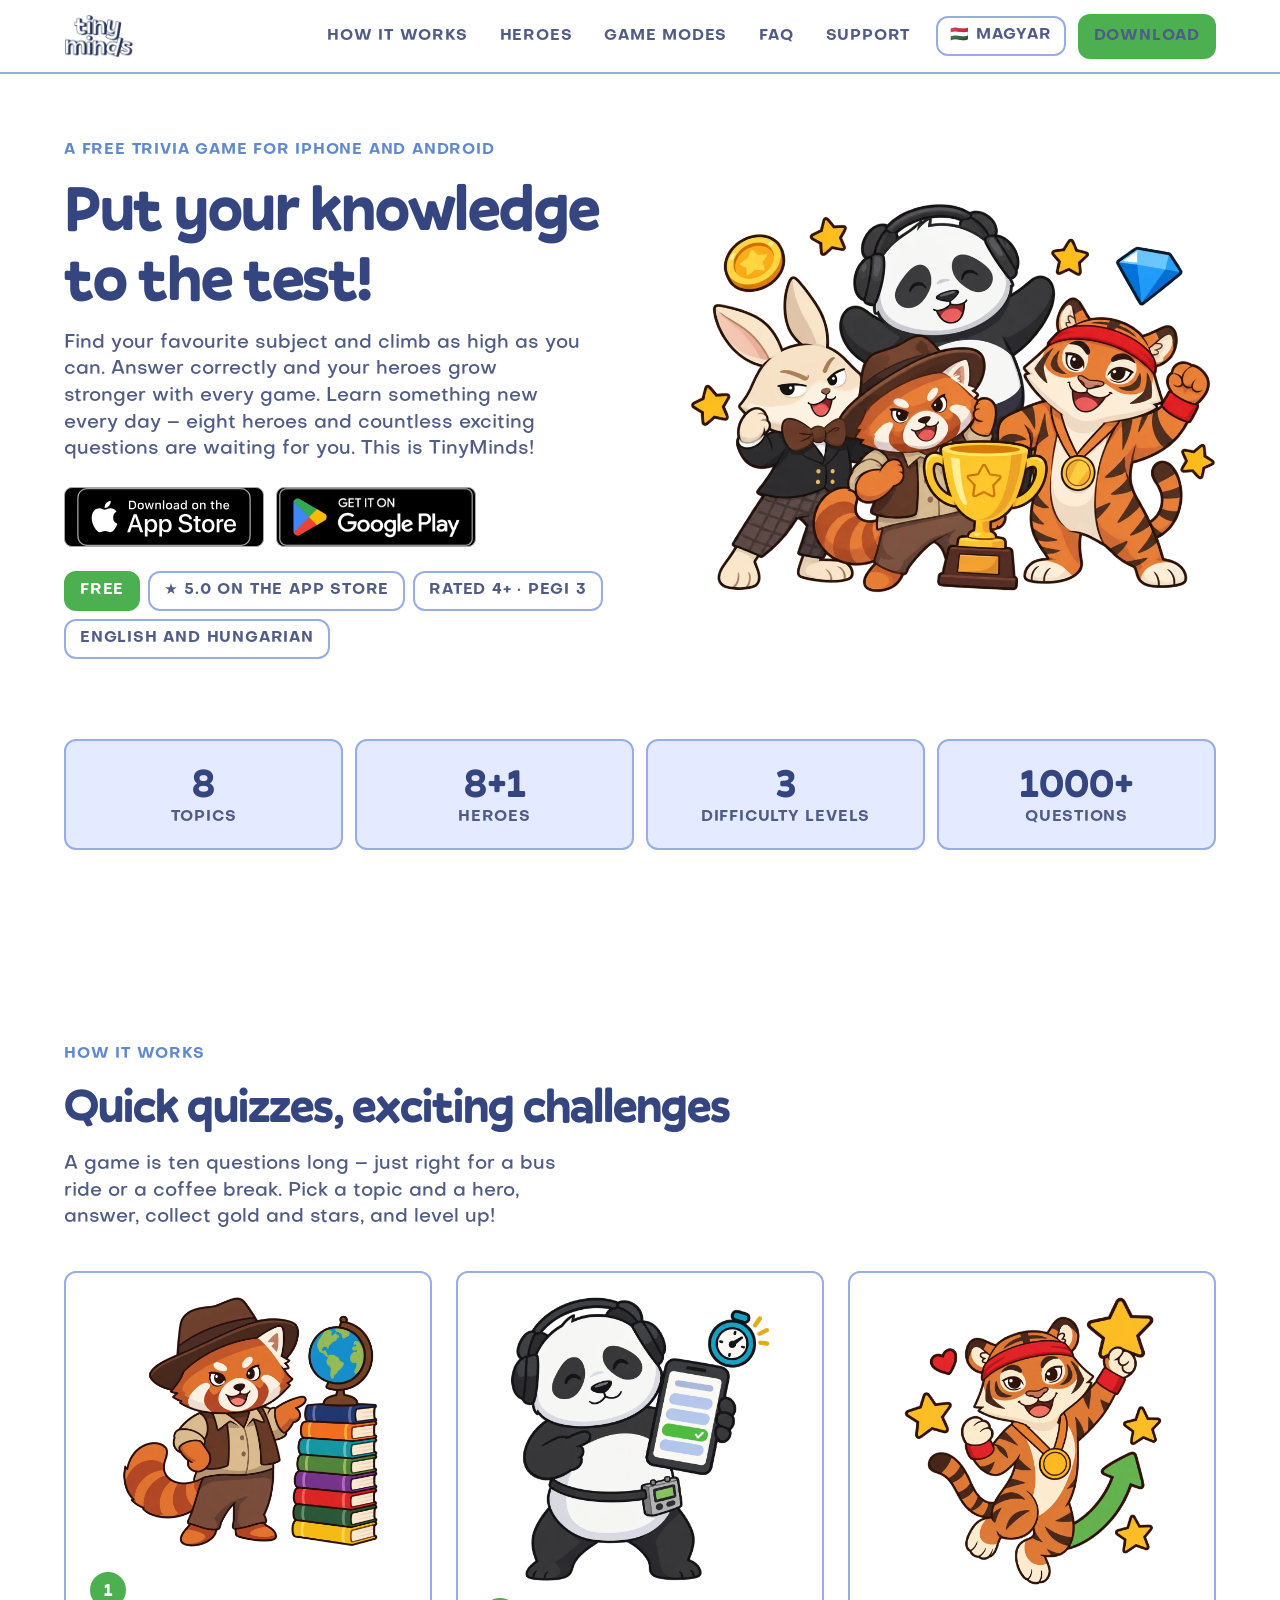
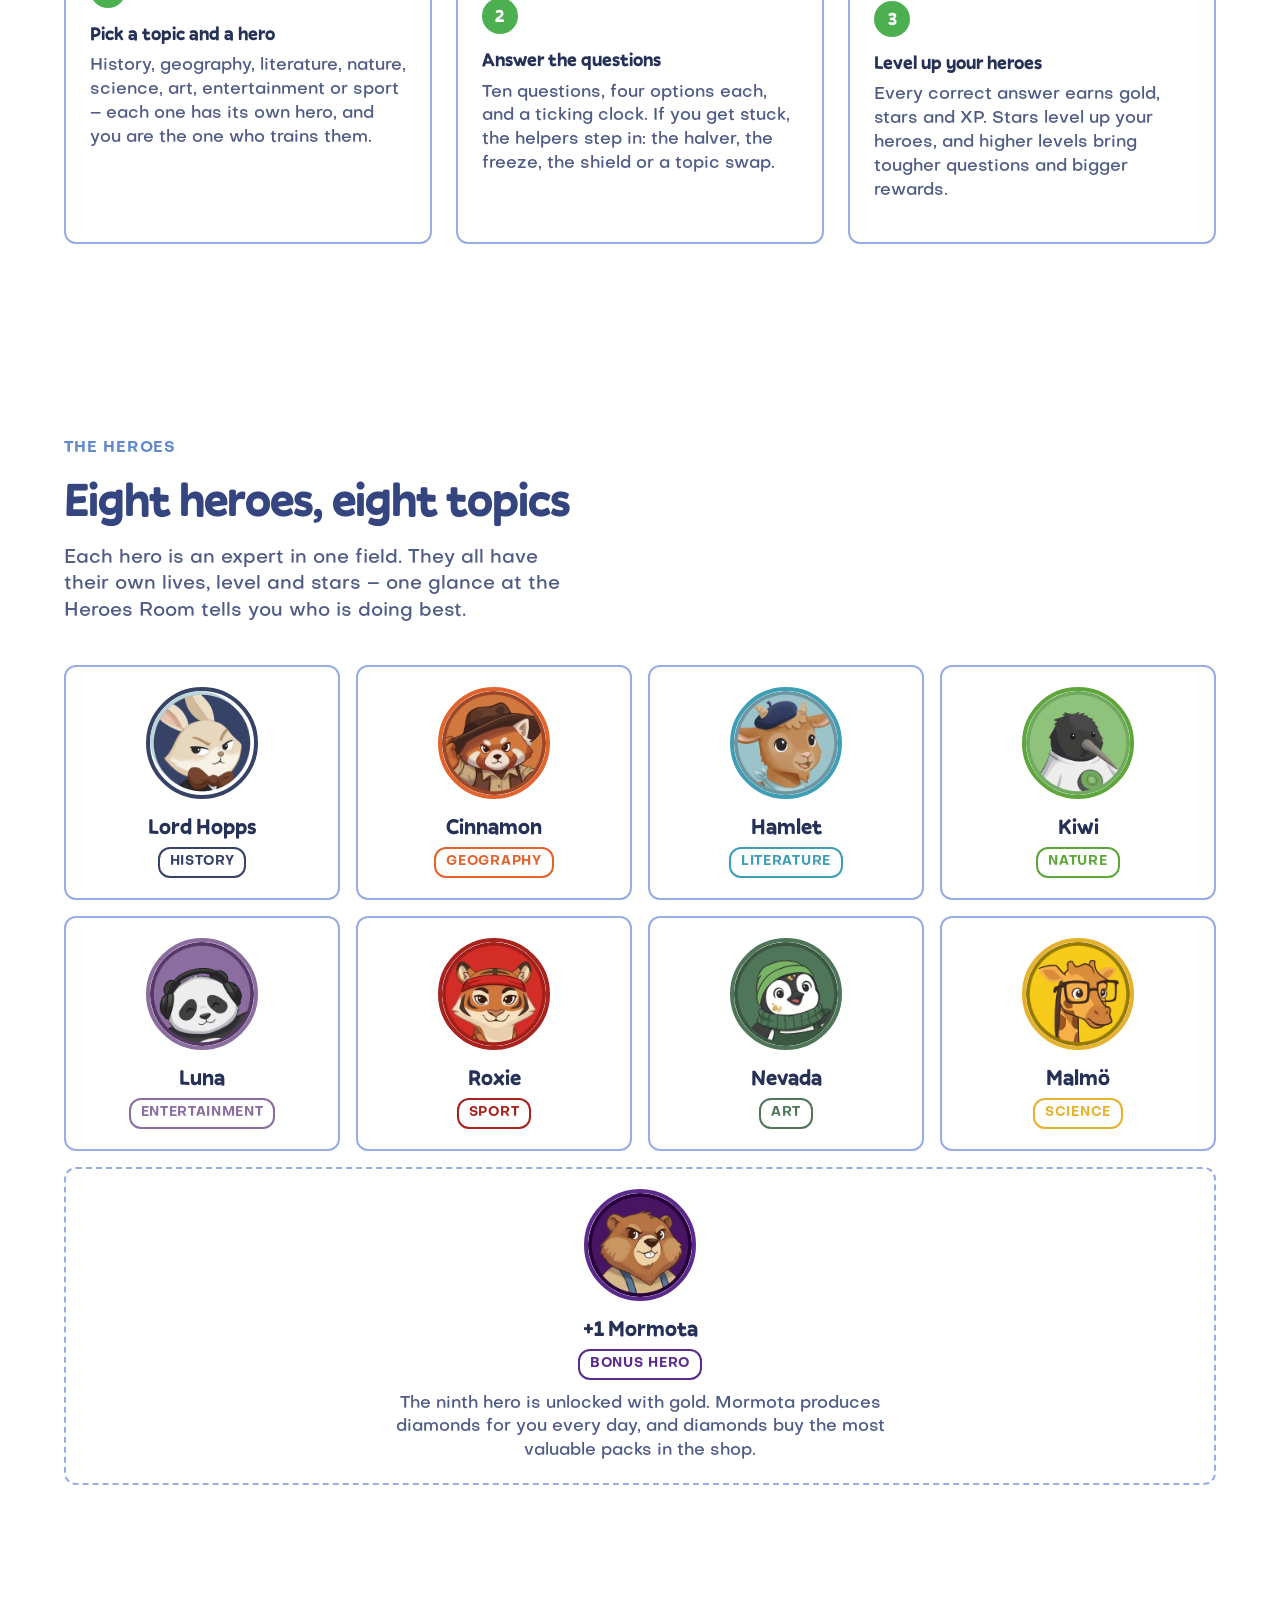
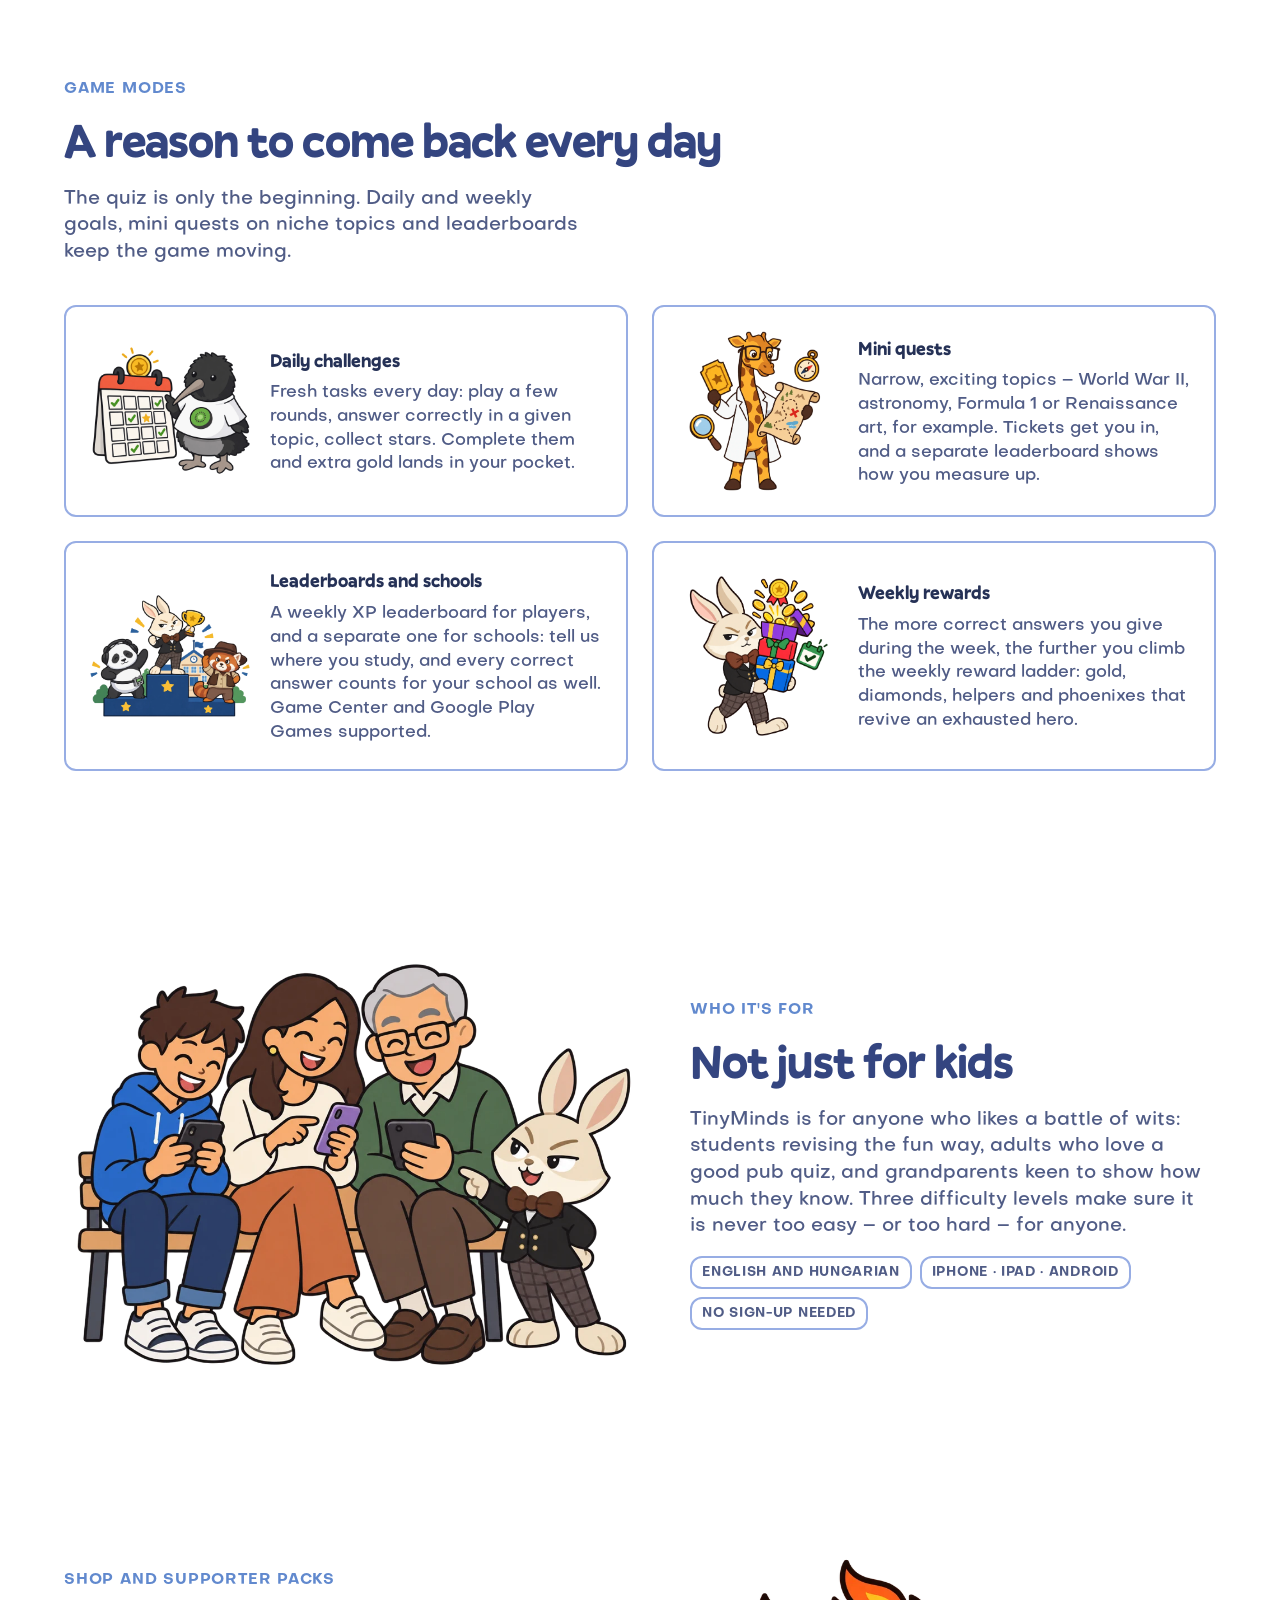
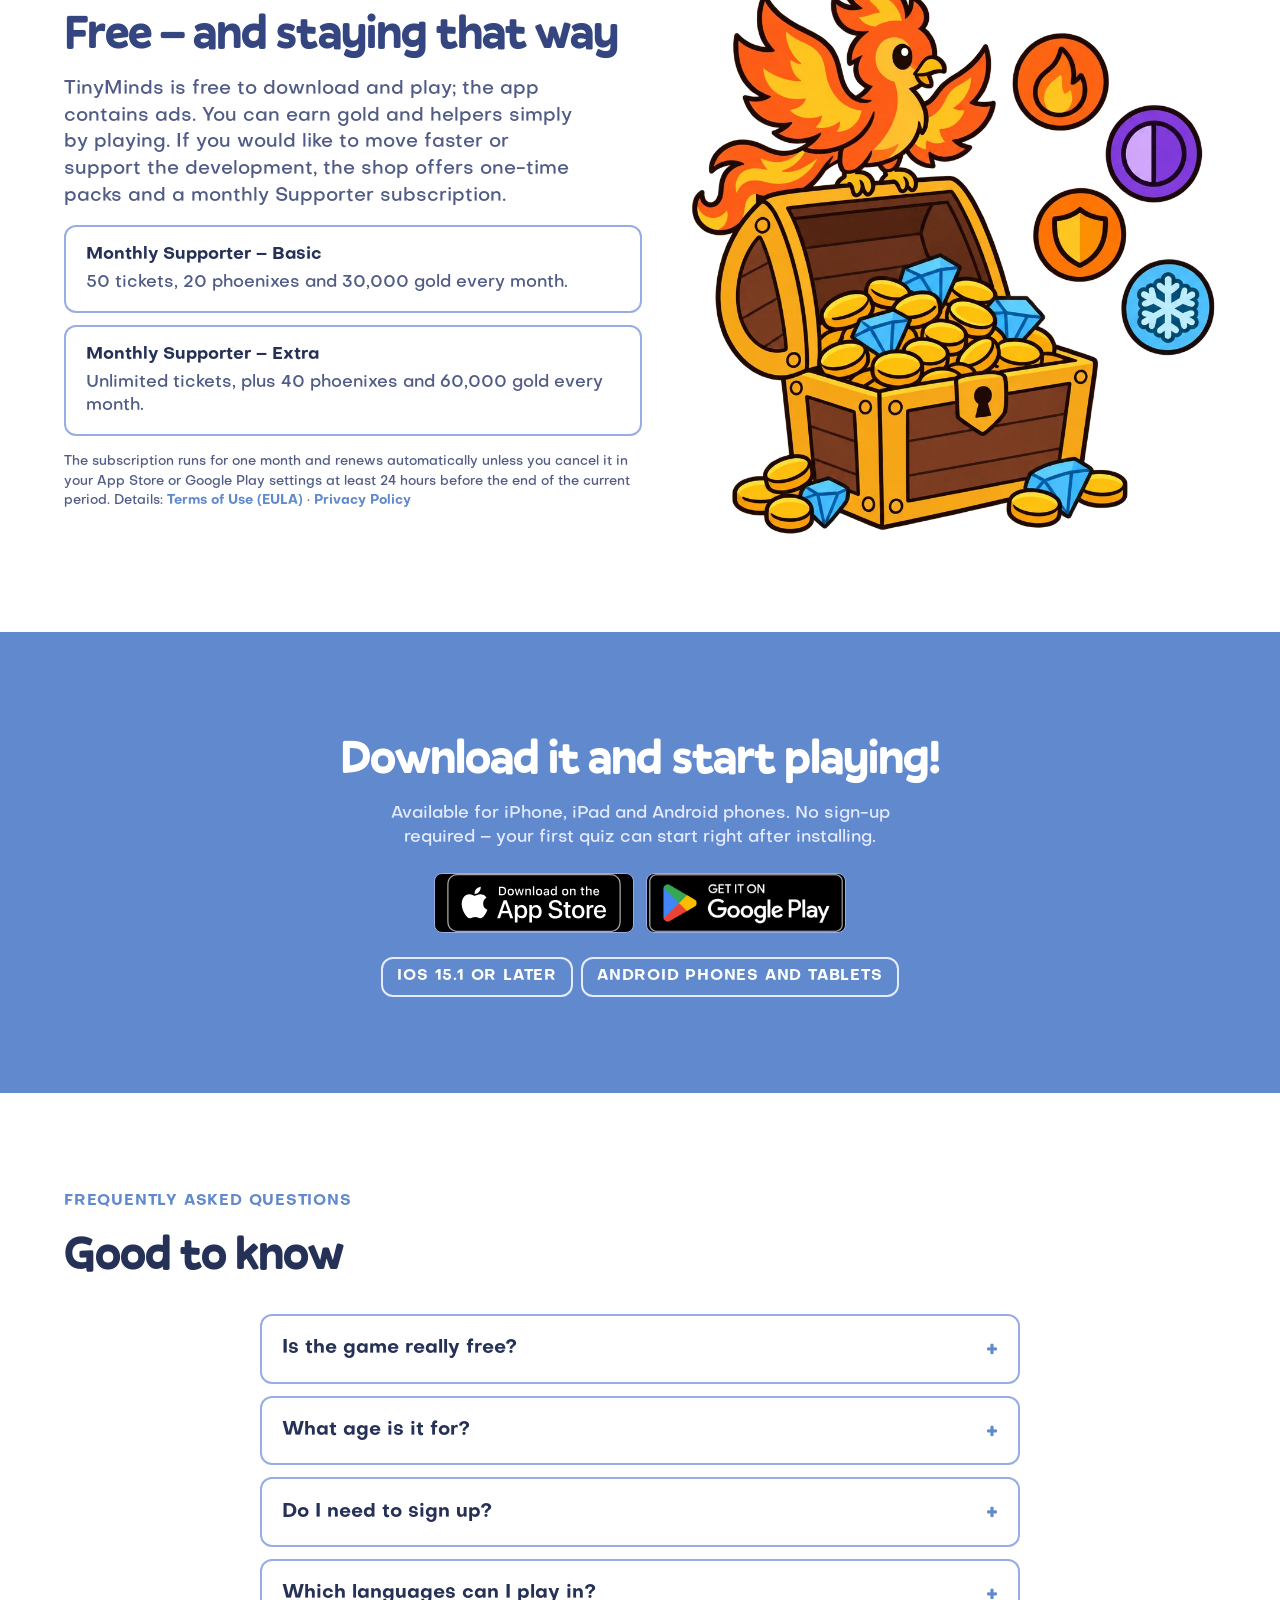
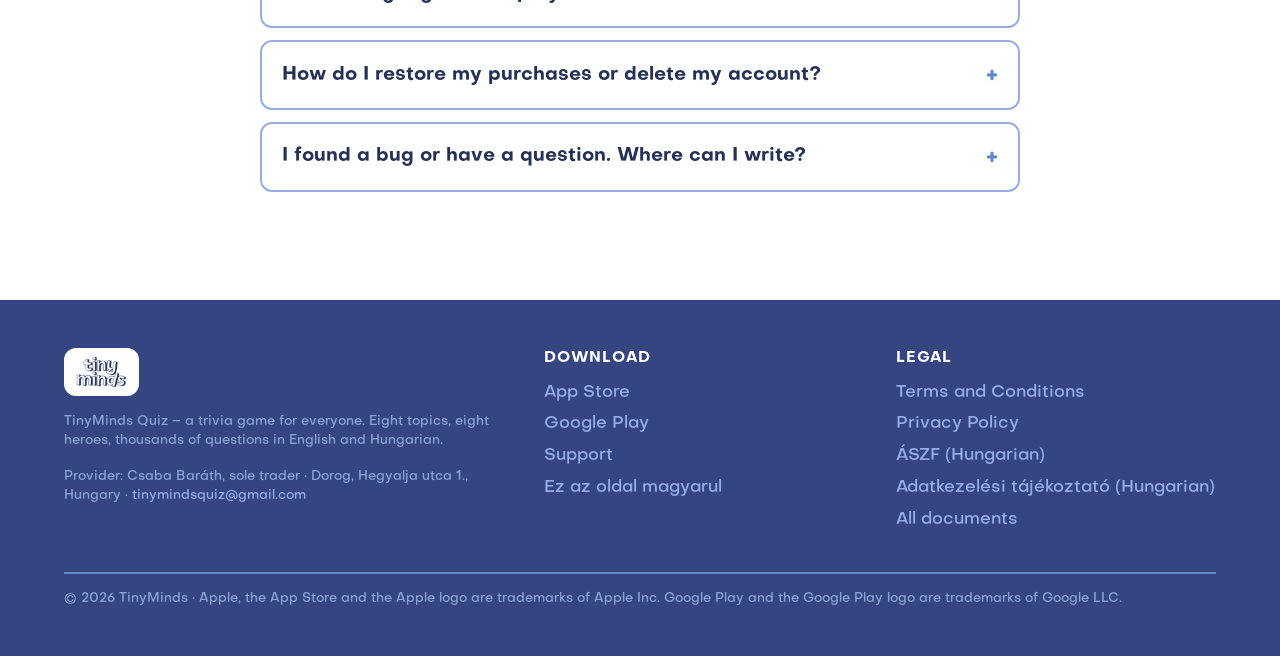
==== commit 6efadb63: "Use the app's own brand colours and fonts on the landing The reference style guide drives the layout" ====
--- a/en/index.html
+++ b/en/index.html
@@ -26,12 +26,6 @@
     <meta name="apple-itunes-app" content="app-id=6779207580" />
     <link rel="icon" type="image/png" href="/assets/hopps.png" />
     <link rel="apple-touch-icon" href="/assets/hopps.png" />
-    <link rel="preconnect" href="https://fonts.googleapis.com" />
-    <link rel="preconnect" href="https://fonts.gstatic.com" crossorigin />
-    <link
-      href="https://fonts.googleapis.com/css2?family=Nunito:wght@800;900&family=Nunito+Sans:wght@500;700&display=swap"
-      rel="stylesheet"
-    />
     <link rel="stylesheet" href="/assets/site.css" />
     <script type="application/ld+json">
       {
--- a/assets/site.css
+++ b/assets/site.css
@@ -1,17 +1,26 @@
 :root {
-  --color-eager-green: #58cc02;
-  --color-storybook-green: #d7ffb8;
-  --color-spark-blue: #1cb0f6;
-  --color-fresh-leaf: #a5ed6e;
-  --color-night-ink: #000437;
-  --color-paper-white: #ffffff;
-  --color-charcoal: #4b4b4b;
-  --color-pencil-gray: #777777;
-  --color-faded-gray: #afafaf;
-  --color-line: #e5e5e5;
-
-  --font-display: 'Nunito', ui-sans-serif, system-ui, -apple-system, 'Segoe UI', Roboto, sans-serif;
-  --font-sans: 'Nunito Sans', ui-sans-serif, system-ui, -apple-system, 'Segoe UI', Roboto, sans-serif;
+  /* TinyMinds brand palette (apps/mobile/lib/theme/colors.ts) */
+  --brand-navy: #344580; /* headerBg / primaryDark */
+  --brand-blue: #6189ce; /* primary */
+  --brand-light: #97ade4; /* border / tabBarActive */
+  --brand-card: #e4eaff; /* input / progressBg */
+  --brand-ink: #253156; /* text */
+  --brand-muted: #8ba3d4; /* textMuted */
+  --brand-green: #4caf50; /* greenButton / success */
+  --brand-white: #ffffff;
+
+  /* Semantic tokens used below */
+  --color-heading: var(--brand-navy);
+  --color-accent: var(--brand-green);
+  --color-link: var(--brand-blue);
+  --color-ink: var(--brand-ink);
+  --color-body: #505c86; /* ink at ~80% on white */
+  --color-border: var(--brand-light);
+  --color-surface: var(--brand-white);
+  --color-surface-tint: var(--brand-card);
+
+  --font-display: 'Pally', 'Nunito', ui-sans-serif, system-ui, -apple-system, 'Segoe UI', Roboto, sans-serif;
+  --font-sans: 'Objectivity', 'Nunito Sans', ui-sans-serif, system-ui, -apple-system, 'Segoe UI', Roboto, sans-serif;
 
   --text-caption: 13px;
   --text-nav-label: 15px;
@@ -26,6 +35,37 @@
   --section-gap: 96px;
 }
 
+@font-face {
+  font-family: 'Pally';
+  font-weight: 500;
+  font-display: swap;
+  src: url('/assets/fonts/Pally-Medium.woff2') format('woff2');
+}
+@font-face {
+  font-family: 'Pally';
+  font-weight: 700;
+  font-display: swap;
+  src: url('/assets/fonts/Pally-Bold.woff2') format('woff2');
+}
+@font-face {
+  font-family: 'Objectivity';
+  font-weight: 400;
+  font-display: swap;
+  src: url('/assets/fonts/Objectivity-Regular.woff2') format('woff2');
+}
+@font-face {
+  font-family: 'Objectivity';
+  font-weight: 500;
+  font-display: swap;
+  src: url('/assets/fonts/Objectivity-Medium.woff2') format('woff2');
+}
+@font-face {
+  font-family: 'Objectivity';
+  font-weight: 700;
+  font-display: swap;
+  src: url('/assets/fonts/Objectivity-Bold.woff2') format('woff2');
+}
+
 * {
   box-sizing: border-box;
 }
@@ -34,8 +74,8 @@
 }
 body {
   margin: 0;
-  background: var(--color-paper-white);
-  color: var(--color-charcoal);
+  background: var(--brand-white);
+  color: var(--color-ink);
   font-family: var(--font-sans);
   font-size: var(--text-body);
   font-weight: 500;
@@ -48,7 +88,7 @@
   display: block;
 }
 a {
-  color: var(--color-spark-blue);
+  color: var(--color-link);
   text-decoration: none;
   font-weight: 700;
 }
@@ -57,7 +97,7 @@
 }
 p {
   margin: 0 0 16px;
-  color: var(--color-pencil-gray);
+  color: var(--color-body);
 }
 .container {
   width: 100%;
@@ -69,30 +109,34 @@
 /* ---------- Typography ---------- */
 .display {
   font-family: var(--font-display);
-  font-weight: 900;
+  font-weight: 700;
   font-size: clamp(40px, 6vw, var(--text-display));
   line-height: 1.1;
   letter-spacing: -0.02em;
-  color: var(--color-eager-green);
+  color: var(--color-heading);
   margin: 0 0 16px;
 }
 .heading {
   font-family: var(--font-display);
-  font-weight: 900;
+  font-weight: 700;
   font-size: clamp(34px, 4.5vw, var(--text-heading));
   line-height: 1.2;
   letter-spacing: -0.02em;
-  color: var(--color-eager-green);
+  color: var(--color-heading);
   margin: 0 0 16px;
 }
 .heading-dark {
-  color: var(--color-charcoal);
+  color: var(--color-ink);
+}
+.subheading,
+.hero-card strong {
+  font-family: var(--font-display);
 }
 .subheading {
   font-size: var(--text-subheading);
   font-weight: 700;
   line-height: 1.4;
-  color: var(--color-charcoal);
+  color: var(--color-ink);
   margin: 0 0 8px;
 }
 .eyebrow {
@@ -101,7 +145,7 @@
   font-weight: 700;
   letter-spacing: 0.053em;
   text-transform: uppercase;
-  color: var(--color-spark-blue);
+  color: var(--color-link);
   margin-bottom: 12px;
 }
 .lead {
@@ -134,29 +178,29 @@
   filter: brightness(1.05);
 }
 .btn-primary {
-  background: var(--color-eager-green);
-  color: var(--color-paper-white);
+  background: var(--color-accent);
+  color: var(--brand-white);
 }
 .btn-outline {
   background: transparent;
-  color: var(--color-spark-blue);
-  border-color: var(--color-faded-gray);
+  color: var(--brand-navy);
+  border-color: var(--color-border);
 }
 .btn-outline:hover {
-  background: #f7f7f7;
+  background: var(--brand-card);
 }
 .pill {
   display: inline-flex;
   align-items: center;
   gap: 8px;
-  border: 2px solid var(--color-faded-gray);
+  border: 2px solid var(--color-border);
   border-radius: var(--radius);
   padding: 8px 14px;
   font-size: var(--text-nav-label);
   font-weight: 700;
   letter-spacing: 0.053em;
   text-transform: uppercase;
-  color: var(--color-pencil-gray);
+  color: var(--color-body);
   line-height: 1.33;
   white-space: nowrap;
 }
@@ -165,9 +209,9 @@
   height: 20px;
 }
 .pill-green {
-  border-color: var(--color-eager-green);
-  color: var(--color-eager-green);
-  background: var(--color-storybook-green);
+  border-color: var(--color-accent);
+  color: var(--brand-white);
+  background: var(--color-accent);
 }
 
 /* ---------- Language switch ---------- */
@@ -175,21 +219,21 @@
   display: inline-flex;
   align-items: center;
   gap: 6px;
-  border: 2px solid var(--color-faded-gray);
+  border: 2px solid var(--color-border);
   border-radius: var(--radius);
   padding: 8px 12px;
   font-size: var(--text-nav-label);
   font-weight: 700;
   letter-spacing: 0.053em;
   text-transform: uppercase;
-  color: var(--color-pencil-gray);
+  color: var(--color-body);
   line-height: 1.33;
   white-space: nowrap;
 }
 .lang-switch:hover {
   text-decoration: none;
-  background: #f2f2f2;
-  color: var(--color-charcoal);
+  background: var(--brand-card);
+  color: var(--color-ink);
 }
 .site-nav .lang-switch {
   margin-left: 8px;
@@ -201,8 +245,8 @@
   position: sticky;
   top: 0;
   z-index: 10;
-  background: var(--color-paper-white);
-  border-bottom: 2px solid var(--color-line);
+  background: var(--brand-white);
+  border-bottom: 2px solid var(--color-border);
 }
 .site-header .container {
   display: flex;
@@ -227,12 +271,12 @@
   font-weight: 700;
   letter-spacing: 0.053em;
   text-transform: uppercase;
-  color: var(--color-pencil-gray);
+  color: var(--color-body);
 }
 .site-nav a:hover {
   text-decoration: none;
-  background: #f2f2f2;
-  color: var(--color-charcoal);
+  background: var(--brand-card);
+  color: var(--color-ink);
 }
 .site-nav .btn {
   margin-left: 8px;
@@ -240,13 +284,13 @@
 }
 .nav-toggle {
   display: none;
-  border: 2px solid var(--color-faded-gray);
+  border: 2px solid var(--color-border);
   border-radius: var(--radius);
   background: transparent;
   padding: 8px 12px;
   font: inherit;
   font-weight: 700;
-  color: var(--color-pencil-gray);
+  color: var(--color-body);
   cursor: pointer;
 }
 
@@ -322,25 +366,26 @@
   gap: 12px;
 }
 .stat {
-  border: 2px solid var(--color-line);
-  border-radius: var(--radius);
+  border: 2px solid var(--color-border);
+  border-radius: var(--radius);
+  background: var(--brand-card);
   padding: 20px;
   text-align: center;
 }
 .stat strong {
   display: block;
   font-family: var(--font-display);
-  font-weight: 900;
+  font-weight: 700;
   font-size: 40px;
   line-height: 1.1;
-  color: var(--color-eager-green);
+  color: var(--brand-navy);
 }
 .stat span {
   font-size: var(--text-nav-label);
   font-weight: 700;
   letter-spacing: 0.053em;
   text-transform: uppercase;
-  color: var(--color-pencil-gray);
+  color: var(--color-body);
 }
 
 /* Steps */
@@ -351,7 +396,7 @@
   margin-top: 40px;
 }
 .step {
-  border: 2px solid var(--color-line);
+  border: 2px solid var(--color-border);
   border-radius: var(--radius);
   padding: 24px;
 }
@@ -367,10 +412,10 @@
   width: 36px;
   height: 36px;
   border-radius: 50%;
-  background: var(--color-eager-green);
-  color: var(--color-paper-white);
+  background: var(--color-accent);
+  color: var(--brand-white);
   font-family: var(--font-display);
-  font-weight: 900;
+  font-weight: 700;
   font-size: 18px;
   margin-bottom: 12px;
 }
@@ -383,7 +428,7 @@
   margin-top: 40px;
 }
 .hero-card {
-  border: 2px solid var(--color-line);
+  border: 2px solid var(--color-border);
   border-radius: var(--radius);
   padding: 20px 16px;
   text-align: center;
@@ -392,23 +437,23 @@
   width: 112px;
   height: 112px;
   border-radius: 50%;
-  border: 4px solid var(--hero-color, var(--color-faded-gray));
+  border: 4px solid var(--hero-color, var(--color-border));
   margin: 0 auto 12px;
 }
 .hero-card strong {
   display: block;
   font-family: var(--font-display);
-  font-weight: 900;
+  font-weight: 700;
   font-size: 22px;
-  color: var(--color-charcoal);
+  color: var(--color-ink);
 }
 .hero-card span {
   display: inline-block;
   margin-top: 6px;
   padding: 4px 10px;
   border-radius: var(--radius);
-  border: 2px solid var(--hero-color, var(--color-faded-gray));
-  color: var(--hero-color, var(--color-pencil-gray));
+  border: 2px solid var(--hero-color, var(--color-border));
+  color: var(--hero-color, var(--color-body));
   font-size: var(--text-caption);
   font-weight: 700;
   letter-spacing: 0.053em;
@@ -439,7 +484,7 @@
   grid-template-columns: 160px 1fr;
   gap: 20px;
   align-items: center;
-  border: 2px solid var(--color-line);
+  border: 2px solid var(--color-border);
   border-radius: var(--radius);
   padding: 24px;
 }
@@ -471,17 +516,17 @@
   gap: 12px;
 }
 .plan-list li {
-  border: 2px solid var(--color-line);
+  border: 2px solid var(--color-border);
   border-radius: var(--radius);
   padding: 16px 20px;
 }
 .plan-list strong {
   display: block;
-  color: var(--color-charcoal);
+  color: var(--color-ink);
   margin-bottom: 4px;
 }
 .plan-list span {
-  color: var(--color-pencil-gray);
+  color: var(--color-body);
 }
 .fine-print {
   font-size: var(--text-caption);
@@ -491,25 +536,28 @@
 
 /* Download band */
 .download-band {
-  background: var(--color-eager-green);
-  color: var(--color-paper-white);
+  background: var(--brand-blue);
+  color: var(--brand-white);
   text-align: center;
 }
 .download-band .heading {
-  color: var(--color-paper-white);
+  color: var(--brand-white);
 }
 .download-band p {
-  color: var(--color-storybook-green);
+  color: var(--brand-card);
   max-width: 560px;
   margin-inline: auto;
+}
+.download-band .store-badge {
+  border-color: var(--brand-light);
 }
 .download-band .store-badges {
   justify-content: center;
   margin-top: 24px;
 }
 .download-band .pill {
-  border-color: var(--color-storybook-green);
-  color: var(--color-paper-white);
+  border-color: var(--brand-card);
+  color: var(--brand-white);
 }
 .download-band .hero-facts {
   justify-content: center;
@@ -521,7 +569,7 @@
   margin: 32px auto 0;
 }
 details {
-  border: 2px solid var(--color-line);
+  border: 2px solid var(--color-border);
   border-radius: var(--radius);
   padding: 0 20px;
   margin-bottom: 12px;
@@ -532,7 +580,7 @@
   padding: 16px 0;
   font-size: var(--text-subheading);
   font-weight: 700;
-  color: var(--color-charcoal);
+  color: var(--color-ink);
   display: flex;
   justify-content: space-between;
   align-items: center;
@@ -544,9 +592,9 @@
 summary::after {
   content: '+';
   font-family: var(--font-display);
-  font-weight: 900;
+  font-weight: 700;
   font-size: 24px;
-  color: var(--color-eager-green);
+  color: var(--brand-blue);
   flex: 0 0 auto;
 }
 details[open] summary::after {
@@ -558,13 +606,13 @@
 
 /* English summary */
 .english {
-  border-top: 2px solid var(--color-line);
+  border-top: 2px solid var(--color-border);
 }
 
 /* Footer */
 .site-footer {
-  background: var(--color-eager-green);
-  color: var(--color-paper-white);
+  background: var(--brand-navy);
+  color: var(--brand-white);
   padding-block: 48px;
 }
 .footer-grid {
@@ -578,7 +626,7 @@
   font-weight: 700;
   letter-spacing: 0.053em;
   text-transform: uppercase;
-  color: var(--color-paper-white);
+  color: var(--brand-white);
 }
 .site-footer ul {
   list-style: none;
@@ -589,18 +637,18 @@
   margin-bottom: 8px;
 }
 .site-footer a {
-  color: var(--color-fresh-leaf);
+  color: var(--brand-light);
   font-weight: 500;
 }
 .site-footer p {
-  color: var(--color-storybook-green);
+  color: var(--brand-muted);
   font-size: var(--text-caption);
   line-height: 1.5;
 }
 .footer-brand img {
   height: 48px;
   width: auto;
-  background: var(--color-paper-white);
+  background: var(--brand-white);
   border-radius: var(--radius);
   padding: 8px 12px;
   margin-bottom: 16px;
@@ -608,9 +656,9 @@
 .footer-bottom {
   margin-top: 32px;
   padding-top: 16px;
-  border-top: 2px solid var(--color-fresh-leaf);
+  border-top: 2px solid var(--brand-blue);
   font-size: var(--text-caption);
-  color: var(--color-storybook-green);
+  color: var(--brand-muted);
 }
 
 /* ---------- Responsive ---------- */
@@ -651,8 +699,8 @@
     top: 100%;
     flex-direction: column;
     align-items: stretch;
-    background: var(--color-paper-white);
-    border-bottom: 2px solid var(--color-line);
+    background: var(--brand-white);
+    border-bottom: 2px solid var(--color-border);
     padding: 12px 24px 20px;
   }
   .site-nav.open {
